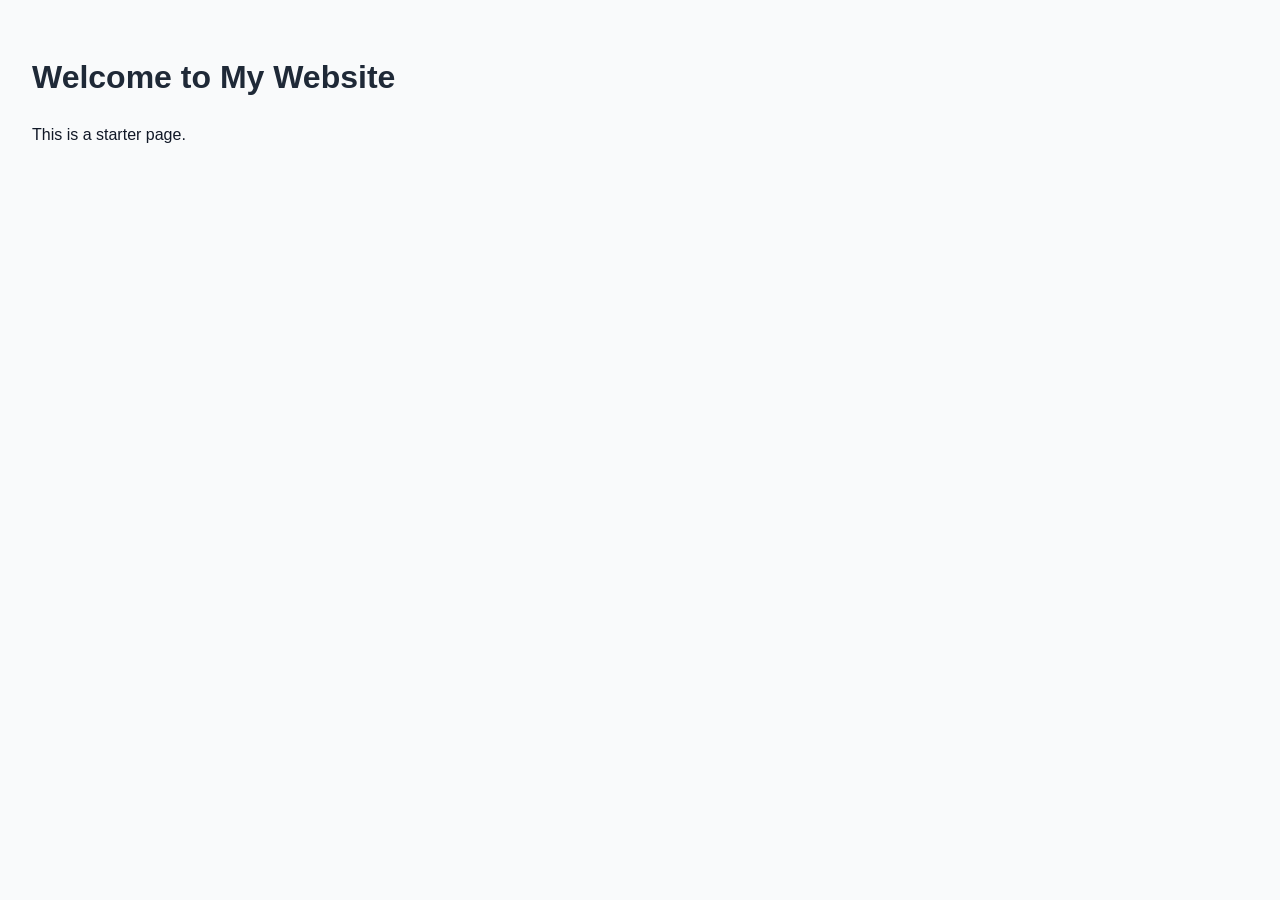
==== index.html @ 8efc5e5b "Add starter website files" ====
<!DOCTYPE html>
<html lang="en">
<head>
  <meta charset="UTF-8">
  <meta name="viewport" content="width=device-width, initial-scale=1.0">
  <title>My Website</title>
  <link rel="stylesheet" href="styles.css">
</head>
<body>
  <h1>Welcome to My Website</h1>
  <p>This is a starter page.</p>

  <script src="script.js"></script>
</body>
</html>
---- styles.css ----
/* Basic starter styles */
body {
  font-family: -apple-system, BlinkMacSystemFont, 'Segoe UI', Roboto, sans-serif;
  margin: 0;
  padding: 2rem;
  background-color: #f9fafb;
  color: #111827;
  line-height: 1.5;
}

h1 {
  color: #1f2937;
}
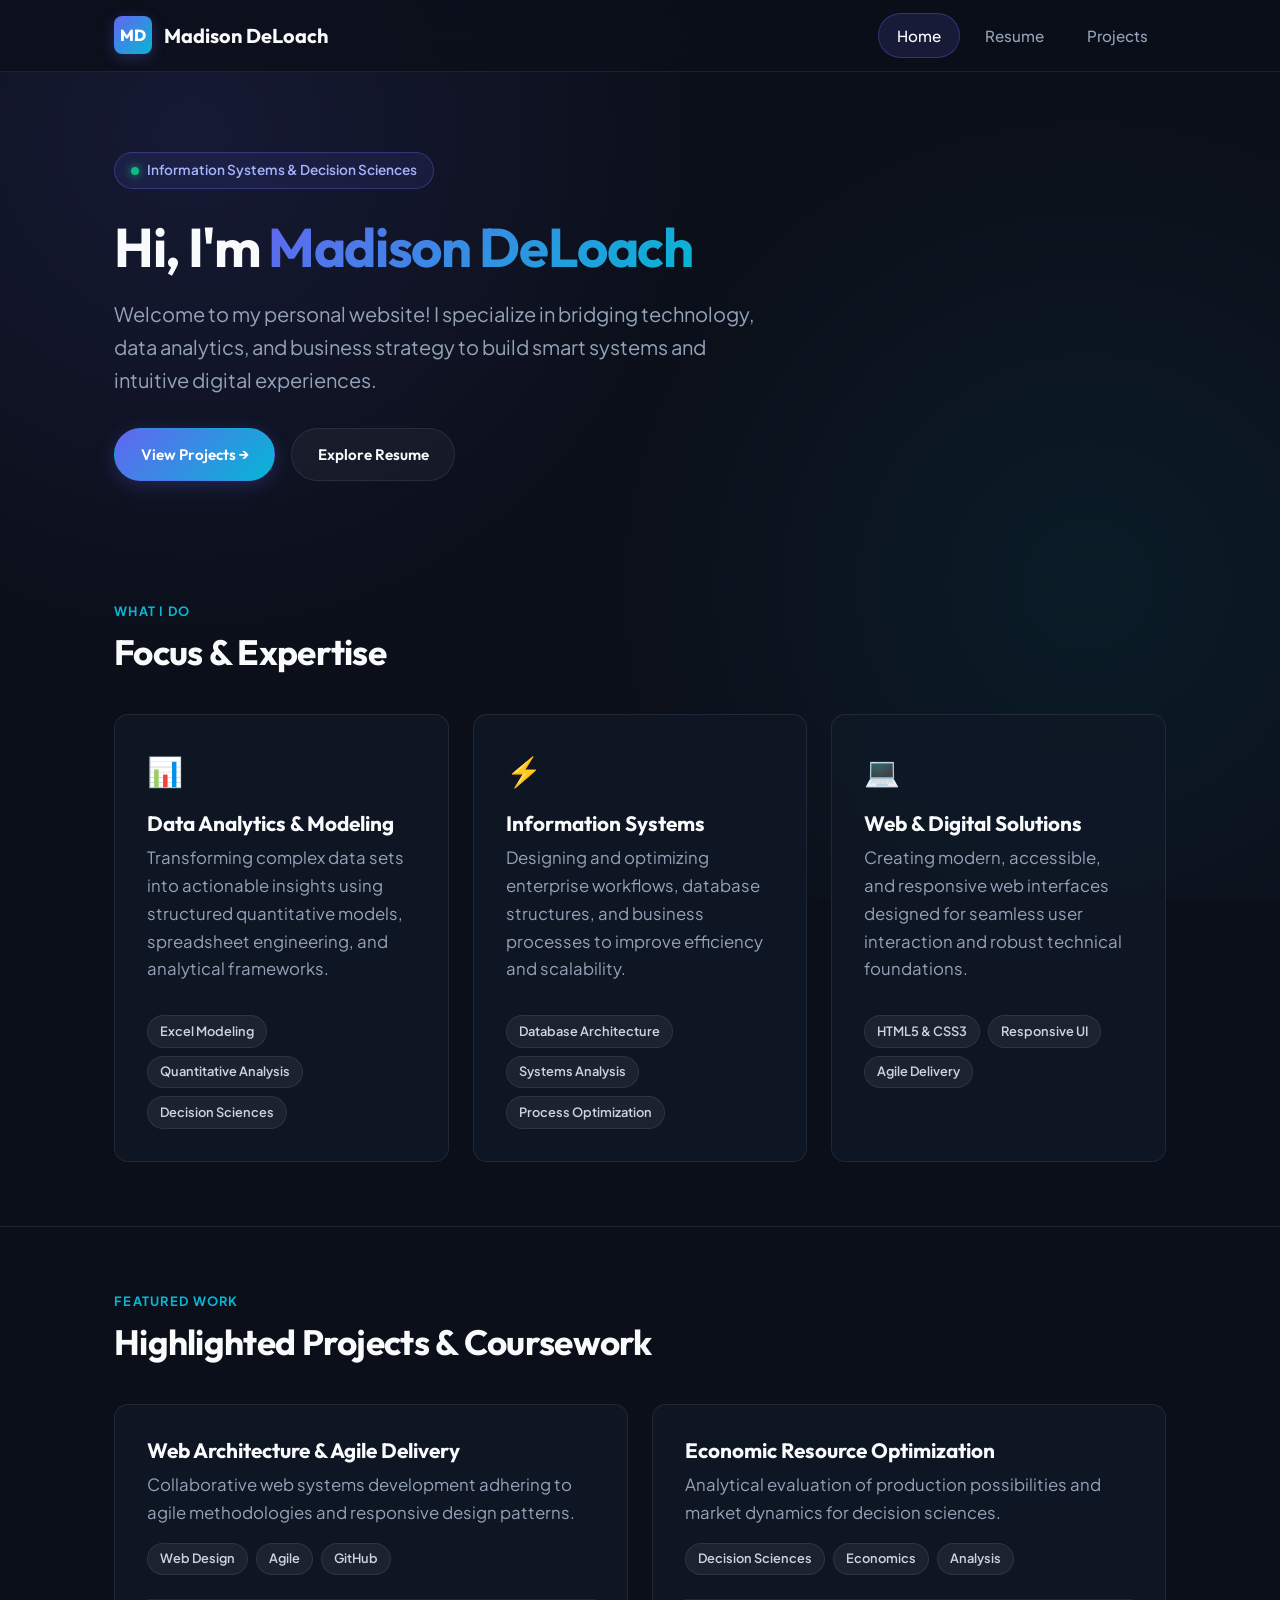
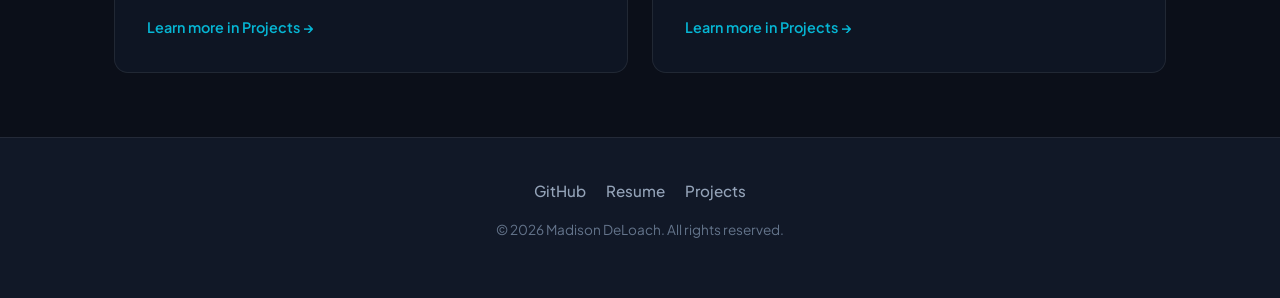
==== commit f3888e7c: "Initialize project with index.html, resume.html, project.html, and styles.css" ====
--- a/index.html
+++ b/index.html
@@ -3,13 +3,166 @@
 <head>
   <meta charset="UTF-8">
   <meta name="viewport" content="width=device-width, initial-scale=1.0">
-  <title>My Website</title>
+  <meta name="description" content="Personal portfolio and website of Madison DeLoach - Information Systems, Business Analytics, and Web Development.">
+  <meta name="author" content="Madison DeLoach">
+  <title>Madison DeLoach | Personal Website & Portfolio</title>
   <link rel="stylesheet" href="styles.css">
 </head>
 <body>
-  <h1>Welcome to My Website</h1>
-  <p>This is a starter page.</p>
 
-  <script src="script.js"></script>
+  <!-- Navigation Bar -->
+  <header class="site-header" id="main-header">
+    <nav class="nav-container" aria-label="Main Navigation">
+      <a href="index.html" class="brand-logo" id="brand-logo-link">
+        <span class="brand-badge">MD</span>
+        <span>Madison DeLoach</span>
+      </a>
+      <ul class="nav-menu" id="primary-nav-menu">
+        <li><a href="index.html" class="nav-link active" id="nav-home">Home</a></li>
+        <li><a href="resume.html" class="nav-link" id="nav-resume">Resume</a></li>
+        <li><a href="project.html" class="nav-link" id="nav-projects">Projects</a></li>
+      </ul>
+    </nav>
+  </header>
+
+  <!-- Main Content -->
+  <main id="main-content">
+
+    <!-- Hero Section -->
+    <section class="hero-section" id="hero">
+      <div class="container">
+        <div class="status-pill" id="status-badge">
+          <span class="status-dot"></span>
+          <span>Information Systems & Decision Sciences</span>
+        </div>
+        
+        <h1 id="hero-title">
+          Hi, I'm <span class="gradient-text">Madison DeLoach</span>
+        </h1>
+        
+        <p class="hero-subtitle" id="hero-description">
+          Welcome to my personal website! I specialize in bridging technology, data analytics, and business strategy to build smart systems and intuitive digital experiences.
+        </p>
+
+        <div class="btn-group" id="hero-actions">
+          <a href="project.html" class="btn btn-primary" id="hero-btn-projects">View Projects →</a>
+          <a href="resume.html" class="btn btn-secondary" id="hero-btn-resume">Explore Resume</a>
+        </div>
+      </div>
+    </section>
+
+    <!-- Core Pillars / About Section -->
+    <section id="about-pillars">
+      <div class="container">
+        <div class="section-header">
+          <span class="section-tag">What I Do</span>
+          <h2>Focus & Expertise</h2>
+        </div>
+
+        <div class="card-grid" id="pillars-grid">
+          <article class="card" id="pillar-analytics">
+            <span class="card-icon" aria-hidden="true">📊</span>
+            <h3>Data Analytics & Modeling</h3>
+            <p>
+              Transforming complex data sets into actionable insights using structured quantitative models, spreadsheet engineering, and analytical frameworks.
+            </p>
+            <div class="tag-list">
+              <span class="tag">Excel Modeling</span>
+              <span class="tag">Quantitative Analysis</span>
+              <span class="tag">Decision Sciences</span>
+            </div>
+          </article>
+
+          <article class="card" id="pillar-systems">
+            <span class="card-icon" aria-hidden="true">⚡</span>
+            <h3>Information Systems</h3>
+            <p>
+              Designing and optimizing enterprise workflows, database structures, and business processes to improve efficiency and scalability.
+            </p>
+            <div class="tag-list">
+              <span class="tag">Database Architecture</span>
+              <span class="tag">Systems Analysis</span>
+              <span class="tag">Process Optimization</span>
+            </div>
+          </article>
+
+          <article class="card" id="pillar-web">
+            <span class="card-icon" aria-hidden="true">💻</span>
+            <h3>Web & Digital Solutions</h3>
+            <p>
+              Creating modern, accessible, and responsive web interfaces designed for seamless user interaction and robust technical foundations.
+            </p>
+            <div class="tag-list">
+              <span class="tag">HTML5 & CSS3</span>
+              <span class="tag">Responsive UI</span>
+              <span class="tag">Agile Delivery</span>
+            </div>
+          </article>
+        </div>
+      </div>
+    </section>
+
+    <!-- Featured Spotlight Section -->
+    <section id="featured-spotlight" style="border-top: 1px solid var(--border-subtle);">
+      <div class="container">
+        <div class="section-header">
+          <span class="section-tag">Featured Work</span>
+          <h2>Highlighted Projects & Coursework</h2>
+        </div>
+
+        <div class="card-grid" id="spotlight-grid">
+          <article class="card project-card" id="spotlight-card-1">
+            <div class="project-body">
+              <h3>Web Architecture & Agile Delivery</h3>
+              <p>
+                Collaborative web systems development adhering to agile methodologies and responsive design patterns.
+              </p>
+              <div class="tag-list">
+                <span class="tag">Web Design</span>
+                <span class="tag">Agile</span>
+                <span class="tag">GitHub</span>
+              </div>
+            </div>
+            <div class="project-footer">
+              <a href="project.html" class="project-link" id="link-project-details">Learn more in Projects →</a>
+            </div>
+          </article>
+
+          <article class="card project-card" id="spotlight-card-2">
+            <div class="project-body">
+              <h3>Economic Resource Optimization</h3>
+              <p>
+                Analytical evaluation of production possibilities and market dynamics for decision sciences.
+              </p>
+              <div class="tag-list">
+                <span class="tag">Decision Sciences</span>
+                <span class="tag">Economics</span>
+                <span class="tag">Analysis</span>
+              </div>
+            </div>
+            <div class="project-footer">
+              <a href="project.html" class="project-link" id="link-project-economics">Learn more in Projects →</a>
+            </div>
+          </article>
+        </div>
+      </div>
+    </section>
+
+  </main>
+
+  <!-- Footer -->
+  <footer class="site-footer" id="main-footer">
+    <div class="container footer-content">
+      <div class="social-links" id="footer-social-links">
+        <a href="https://github.com/madisond142" target="_blank" rel="noopener noreferrer" class="social-link" id="link-github">GitHub</a>
+        <a href="resume.html" class="social-link" id="link-footer-resume">Resume</a>
+        <a href="project.html" class="social-link" id="link-footer-projects">Projects</a>
+      </div>
+      <p class="copyright" id="footer-copyright">
+        &copy; 2026 Madison DeLoach. All rights reserved.
+      </p>
+    </div>
+  </footer>
+
 </body>
 </html>
--- a/styles.css
+++ b/styles.css
@@ -1,13 +1,573 @@
-/* Basic starter styles */
+/* ==========================================================================
+   Design System & Stylesheet for Madison DeLoach Portfolio
+   ========================================================================== */
+
+@import url('https://fonts.googleapis.com/css2?family=Outfit:wght@400;500;600;700;800&family=Plus+Jakarta+Sans:wght@400;500;600;700&display=swap');
+
+:root {
+  /* Color Palette */
+  --bg-primary: #0b0f19;
+  --bg-secondary: #111827;
+  --bg-card: rgba(17, 24, 39, 0.75);
+  --bg-card-hover: rgba(31, 41, 55, 0.85);
+  --border-subtle: rgba(255, 255, 255, 0.08);
+  --border-highlight: rgba(99, 102, 241, 0.35);
+
+  --accent-primary: #6366f1;
+  --accent-secondary: #06b6d4;
+  --accent-gradient: linear-gradient(135deg, #6366f1 0%, #06b6d4 100%);
+  --accent-glow: rgba(99, 102, 241, 0.25);
+
+  --text-primary: #f8fafc;
+  --text-secondary: #94a3b8;
+  --text-muted: #64748b;
+
+  /* Typography */
+  --font-heading: 'Outfit', -apple-system, BlinkMacSystemFont, sans-serif;
+  --font-body: 'Plus Jakarta Sans', -apple-system, BlinkMacSystemFont, sans-serif;
+
+  /* Layout & Spacing */
+  --max-width: 1100px;
+  --nav-height: 72px;
+  --radius-sm: 8px;
+  --radius-md: 14px;
+  --radius-lg: 20px;
+  --radius-full: 9999px;
+
+  /* Transitions */
+  --transition-fast: 0.2s ease;
+  --transition-normal: 0.3s cubic-bezier(0.16, 1, 0.3, 1);
+}
+
+/* Reset & Box Sizing */
+*, *::before, *::after {
+  box-sizing: border-box;
+  margin: 0;
+  padding: 0;
+}
+
+html {
+  scroll-behavior: smooth;
+}
+
 body {
-  font-family: -apple-system, BlinkMacSystemFont, 'Segoe UI', Roboto, sans-serif;
-  margin: 0;
+  font-family: var(--font-body);
+  background-color: var(--bg-primary);
+  color: var(--text-primary);
+  line-height: 1.65;
+  min-height: 100vh;
+  display: flex;
+  flex-direction: column;
+  background-image: 
+    radial-gradient(circle at 15% 15%, rgba(99, 102, 241, 0.12) 0%, transparent 40%),
+    radial-gradient(circle at 85% 65%, rgba(6, 182, 212, 0.08) 0%, transparent 40%);
+  background-attachment: fixed;
+}
+
+/* Typography Hierarchy */
+h1, h2, h3, h4, h5, h6 {
+  font-family: var(--font-heading);
+  color: var(--text-primary);
+  line-height: 1.25;
+  font-weight: 700;
+}
+
+h1 {
+  font-size: clamp(2.2rem, 5vw, 3.4rem);
+  letter-spacing: -0.025em;
+  margin-bottom: 1rem;
+}
+
+h2 {
+  font-size: clamp(1.6rem, 3.5vw, 2.2rem);
+  letter-spacing: -0.02em;
+  margin-bottom: 1.25rem;
+}
+
+h3 {
+  font-size: 1.3rem;
+  margin-bottom: 0.5rem;
+}
+
+p {
+  color: var(--text-secondary);
+  font-size: 1.05rem;
+  margin-bottom: 1rem;
+}
+
+a {
+  color: var(--accent-secondary);
+  text-decoration: none;
+  transition: color var(--transition-fast);
+}
+
+a:hover {
+  color: var(--accent-primary);
+}
+
+/* Container */
+.container {
+  width: 100%;
+  max-width: var(--max-width);
+  margin: 0 auto;
+  padding: 0 1.5rem;
+}
+
+/* ==========================================================================
+   Navigation Bar
+   ========================================================================== */
+.site-header {
+  position: sticky;
+  top: 0;
+  z-index: 100;
+  backdrop-filter: blur(16px);
+  -webkit-backdrop-filter: blur(16px);
+  background: rgba(11, 15, 25, 0.75);
+  border-bottom: 1px solid var(--border-subtle);
+  height: var(--nav-height);
+  display: flex;
+  align-items: center;
+}
+
+.nav-container {
+  display: flex;
+  justify-content: space-between;
+  align-items: center;
+  width: 100%;
+  max-width: var(--max-width);
+  margin: 0 auto;
+  padding: 0 1.5rem;
+}
+
+.brand-logo {
+  display: flex;
+  align-items: center;
+  gap: 0.75rem;
+  font-family: var(--font-heading);
+  font-size: 1.25rem;
+  font-weight: 700;
+  color: var(--text-primary);
+  text-decoration: none;
+}
+
+.brand-badge {
+  display: inline-flex;
+  align-items: center;
+  justify-content: center;
+  width: 38px;
+  height: 38px;
+  background: var(--accent-gradient);
+  color: #ffffff;
+  font-weight: 800;
+  font-size: 1rem;
+  border-radius: var(--radius-sm);
+  box-shadow: 0 4px 14px var(--accent-glow);
+}
+
+.nav-menu {
+  display: flex;
+  list-style: none;
+  gap: 0.5rem;
+  align-items: center;
+}
+
+.nav-link {
+  display: inline-block;
+  padding: 0.55rem 1.1rem;
+  color: var(--text-secondary);
+  font-weight: 500;
+  font-size: 0.95rem;
+  border-radius: var(--radius-full);
+  transition: all var(--transition-fast);
+}
+
+.nav-link:hover {
+  color: var(--text-primary);
+  background: rgba(255, 255, 255, 0.05);
+}
+
+.nav-link.active {
+  color: #ffffff;
+  background: rgba(99, 102, 241, 0.15);
+  border: 1px solid var(--border-highlight);
+}
+
+/* ==========================================================================
+   Hero Section
+   ========================================================================== */
+.hero-section {
+  padding: 5rem 0 3.5rem;
+  position: relative;
+}
+
+.status-pill {
+  display: inline-flex;
+  align-items: center;
+  gap: 0.5rem;
+  padding: 0.4rem 1rem;
+  background: rgba(99, 102, 241, 0.1);
+  border: 1px solid var(--border-highlight);
+  border-radius: var(--radius-full);
+  font-size: 0.85rem;
+  font-weight: 600;
+  color: #a5b4fc;
+  margin-bottom: 1.5rem;
+}
+
+.status-dot {
+  width: 8px;
+  height: 8px;
+  background-color: #10b981;
+  border-radius: 50%;
+  box-shadow: 0 0 10px #10b981;
+  animation: pulse 2s infinite;
+}
+
+@keyframes pulse {
+  0% { transform: scale(0.95); opacity: 0.8; }
+  50% { transform: scale(1.15); opacity: 1; }
+  100% { transform: scale(0.95); opacity: 0.8; }
+}
+
+.gradient-text {
+  background: var(--accent-gradient);
+  -webkit-background-clip: text;
+  -webkit-text-fill-color: transparent;
+}
+
+.hero-subtitle {
+  font-size: 1.25rem;
+  max-width: 650px;
+  color: var(--text-secondary);
+  margin-bottom: 2rem;
+}
+
+/* Buttons */
+.btn-group {
+  display: flex;
+  gap: 1rem;
+  flex-wrap: wrap;
+  align-items: center;
+}
+
+.btn {
+  display: inline-flex;
+  align-items: center;
+  justify-content: center;
+  gap: 0.5rem;
+  padding: 0.8rem 1.6rem;
+  border-radius: var(--radius-full);
+  font-family: var(--font-heading);
+  font-size: 0.95rem;
+  font-weight: 600;
+  cursor: pointer;
+  transition: all var(--transition-normal);
+  text-decoration: none;
+}
+
+.btn-primary {
+  background: var(--accent-gradient);
+  color: #ffffff;
+  box-shadow: 0 4px 18px var(--accent-glow);
+  border: 1px solid transparent;
+}
+
+.btn-primary:hover {
+  color: #ffffff;
+  transform: translateY(-2px);
+  box-shadow: 0 8px 24px var(--accent-glow);
+}
+
+.btn-secondary {
+  background: rgba(255, 255, 255, 0.04);
+  color: var(--text-primary);
+  border: 1px solid var(--border-subtle);
+}
+
+.btn-secondary:hover {
+  background: rgba(255, 255, 255, 0.08);
+  border-color: rgba(255, 255, 255, 0.2);
+  color: #ffffff;
+  transform: translateY(-2px);
+}
+
+/* ==========================================================================
+   Section Layouts & Cards
+   ========================================================================== */
+section {
+  padding: 4rem 0;
+}
+
+.section-header {
+  margin-bottom: 2.5rem;
+}
+
+.section-tag {
+  text-transform: uppercase;
+  font-size: 0.8rem;
+  font-weight: 700;
+  letter-spacing: 0.1em;
+  color: var(--accent-secondary);
+  display: block;
+  margin-bottom: 0.5rem;
+}
+
+.card-grid {
+  display: grid;
+  grid-template-columns: repeat(auto-fit, minmax(300px, 1fr));
+  gap: 1.5rem;
+}
+
+.card {
+  background: var(--bg-card);
+  border: 1px solid var(--border-subtle);
+  border-radius: var(--radius-md);
   padding: 2rem;
-  background-color: #f9fafb;
-  color: #111827;
-  line-height: 1.5;
-}
-
-h1 {
-  color: #1f2937;
-}
+  backdrop-filter: blur(12px);
+  -webkit-backdrop-filter: blur(12px);
+  transition: all var(--transition-normal);
+  display: flex;
+  flex-direction: column;
+}
+
+.card:hover {
+  background: var(--bg-card-hover);
+  border-color: var(--border-highlight);
+  transform: translateY(-4px);
+  box-shadow: 0 16px 32px rgba(0, 0, 0, 0.35);
+}
+
+.card-icon {
+  font-size: 1.8rem;
+  margin-bottom: 1rem;
+  display: inline-block;
+}
+
+/* Tags & Badges */
+.tag-list {
+  display: flex;
+  flex-wrap: wrap;
+  gap: 0.5rem;
+  margin-top: 1rem;
+}
+
+.tag {
+  font-size: 0.8rem;
+  font-weight: 600;
+  padding: 0.3rem 0.75rem;
+  background: rgba(255, 255, 255, 0.06);
+  border: 1px solid var(--border-subtle);
+  border-radius: var(--radius-full);
+  color: #cbd5e1;
+}
+
+/* ==========================================================================
+   Resume Page Specifics
+   ========================================================================== */
+.resume-section {
+  margin-bottom: 3.5rem;
+}
+
+.timeline {
+  display: flex;
+  flex-direction: column;
+  gap: 1.5rem;
+  position: relative;
+  border-left: 2px solid var(--border-subtle);
+  padding-left: 1.75rem;
+  margin-left: 0.5rem;
+}
+
+.timeline-item {
+  position: relative;
+}
+
+.timeline-item::before {
+  content: '';
+  position: absolute;
+  left: -2.35rem;
+  top: 0.35rem;
+  width: 12px;
+  height: 12px;
+  border-radius: 50%;
+  background: var(--accent-primary);
+  box-shadow: 0 0 10px var(--accent-primary);
+}
+
+.timeline-header {
+  display: flex;
+  justify-content: space-between;
+  align-items: baseline;
+  flex-wrap: wrap;
+  gap: 0.5rem;
+  margin-bottom: 0.35rem;
+}
+
+.timeline-role {
+  font-size: 1.15rem;
+  font-weight: 700;
+  color: var(--text-primary);
+}
+
+.timeline-meta {
+  font-size: 0.9rem;
+  color: var(--accent-secondary);
+  font-weight: 500;
+}
+
+.timeline-institution {
+  color: #cbd5e1;
+  font-weight: 600;
+  margin-bottom: 0.5rem;
+}
+
+.timeline-bullets {
+  list-style-type: none;
+  padding: 0;
+  margin-top: 0.5rem;
+}
+
+.timeline-bullets li {
+  position: relative;
+  padding-left: 1.25rem;
+  margin-bottom: 0.4rem;
+  color: var(--text-secondary);
+  font-size: 0.95rem;
+}
+
+.timeline-bullets li::before {
+  content: '▸';
+  position: absolute;
+  left: 0;
+  color: var(--accent-secondary);
+}
+
+/* Skills Category Grid */
+.skills-grid {
+  display: grid;
+  grid-template-columns: repeat(auto-fit, minmax(260px, 1fr));
+  gap: 1.5rem;
+}
+
+.skills-category {
+  background: var(--bg-card);
+  border: 1px solid var(--border-subtle);
+  border-radius: var(--radius-md);
+  padding: 1.75rem;
+}
+
+.skills-category h3 {
+  color: #e2e8f0;
+  margin-bottom: 1rem;
+  display: flex;
+  align-items: center;
+  gap: 0.5rem;
+}
+
+/* ==========================================================================
+   Project Page Specifics
+   ========================================================================== */
+.project-card {
+  display: flex;
+  flex-direction: column;
+  justify-content: space-between;
+}
+
+.project-body {
+  flex-grow: 1;
+}
+
+.project-footer {
+  margin-top: 1.5rem;
+  padding-top: 1rem;
+  border-top: 1px solid var(--border-subtle);
+  display: flex;
+  justify-content: space-between;
+  align-items: center;
+}
+
+.project-link {
+  font-size: 0.9rem;
+  font-weight: 600;
+  display: inline-flex;
+  align-items: center;
+  gap: 0.35rem;
+  color: var(--accent-secondary);
+}
+
+.project-link:hover {
+  color: #ffffff;
+  text-decoration: underline;
+}
+
+/* ==========================================================================
+   Footer
+   ========================================================================== */
+.site-footer {
+  margin-top: auto;
+  border-top: 1px solid var(--border-subtle);
+  background: var(--bg-secondary);
+  padding: 2.5rem 0;
+  text-align: center;
+}
+
+.footer-content {
+  display: flex;
+  flex-direction: column;
+  align-items: center;
+  gap: 1rem;
+}
+
+.social-links {
+  display: flex;
+  gap: 1.25rem;
+}
+
+.social-link {
+  color: var(--text-secondary);
+  font-weight: 500;
+  font-size: 0.95rem;
+  transition: color var(--transition-fast);
+}
+
+.social-link:hover {
+  color: var(--accent-secondary);
+}
+
+.copyright {
+  font-size: 0.85rem;
+  color: var(--text-muted);
+}
+
+/* ==========================================================================
+   Responsive Breakpoints
+   ========================================================================== */
+@media (max-width: 768px) {
+  .site-header {
+    height: auto;
+    padding: 1rem 0;
+  }
+
+  .nav-container {
+    flex-direction: column;
+    gap: 1rem;
+  }
+
+  .nav-menu {
+    flex-wrap: wrap;
+    justify-content: center;
+  }
+
+  .hero-section {
+    padding: 3.5rem 0 2rem;
+  }
+
+  .btn-group {
+    flex-direction: column;
+    align-items: stretch;
+  }
+
+  .timeline {
+    padding-left: 1.25rem;
+  }
+}
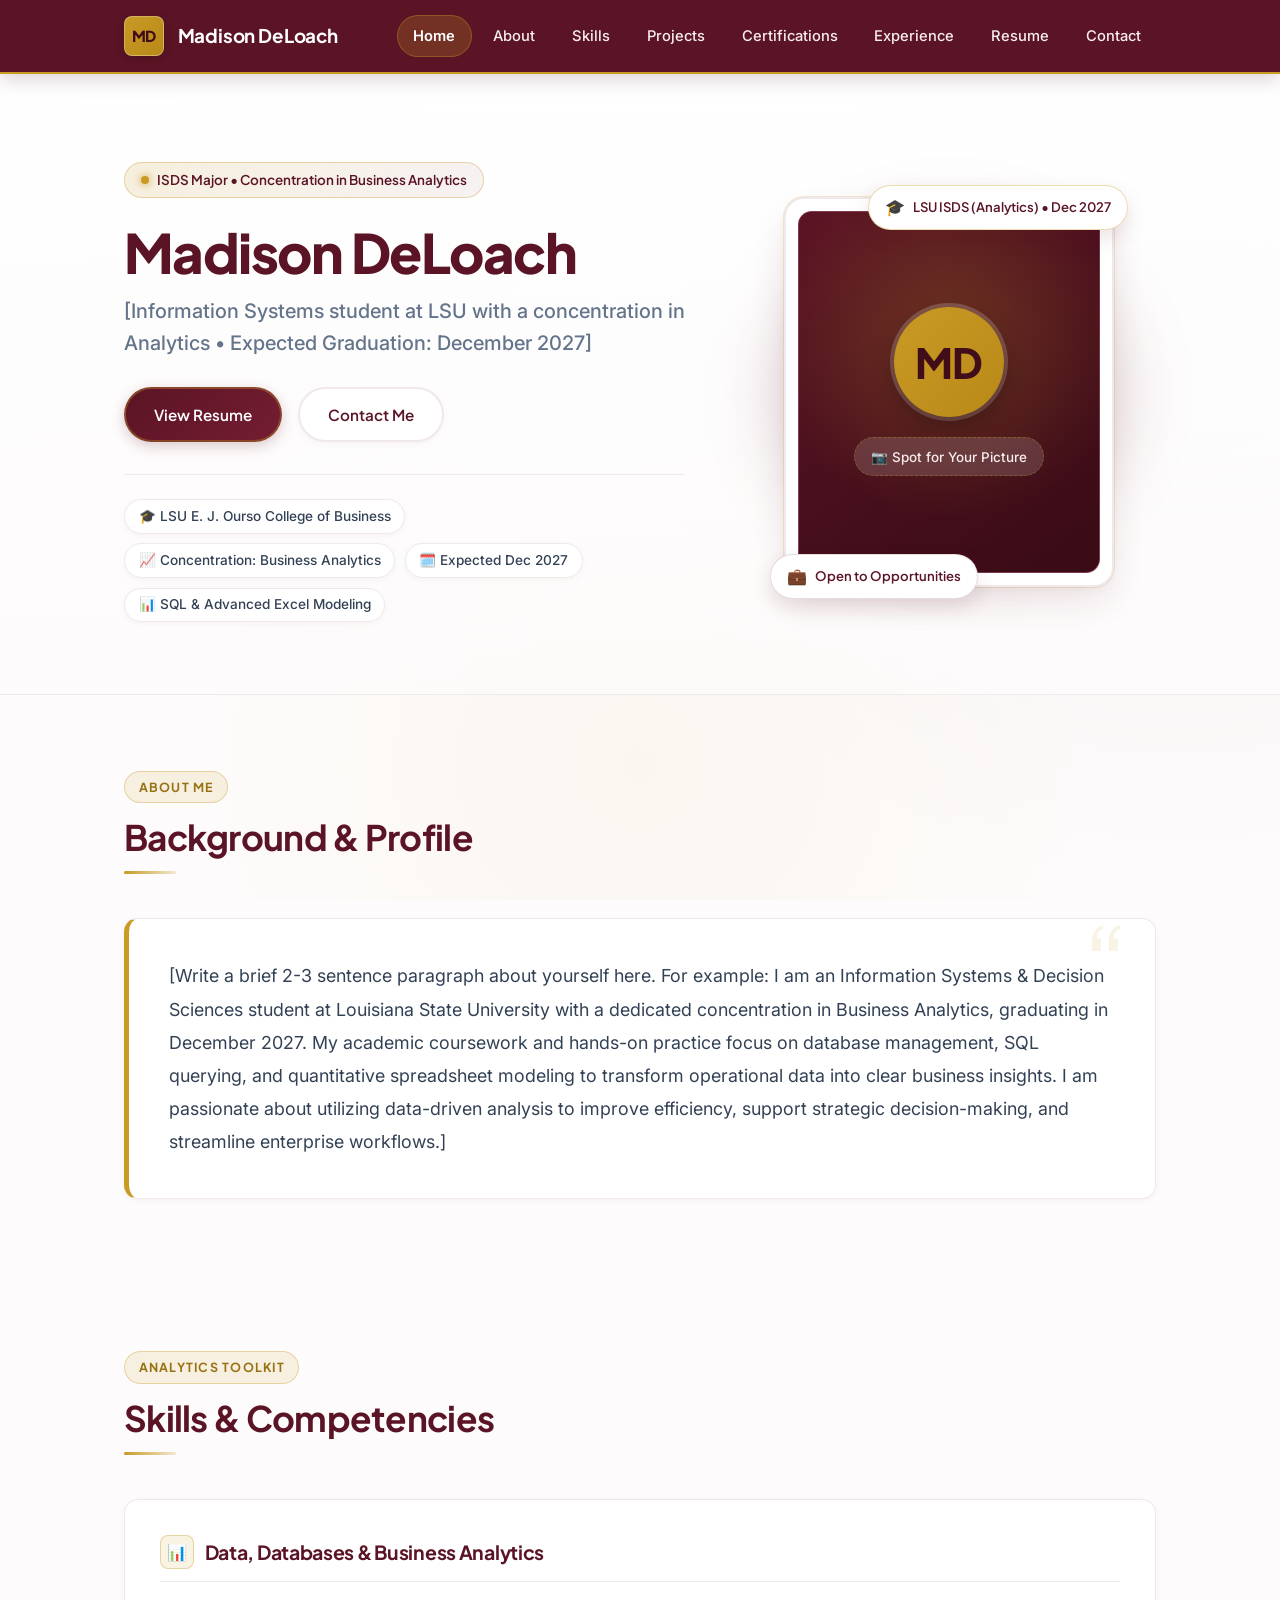
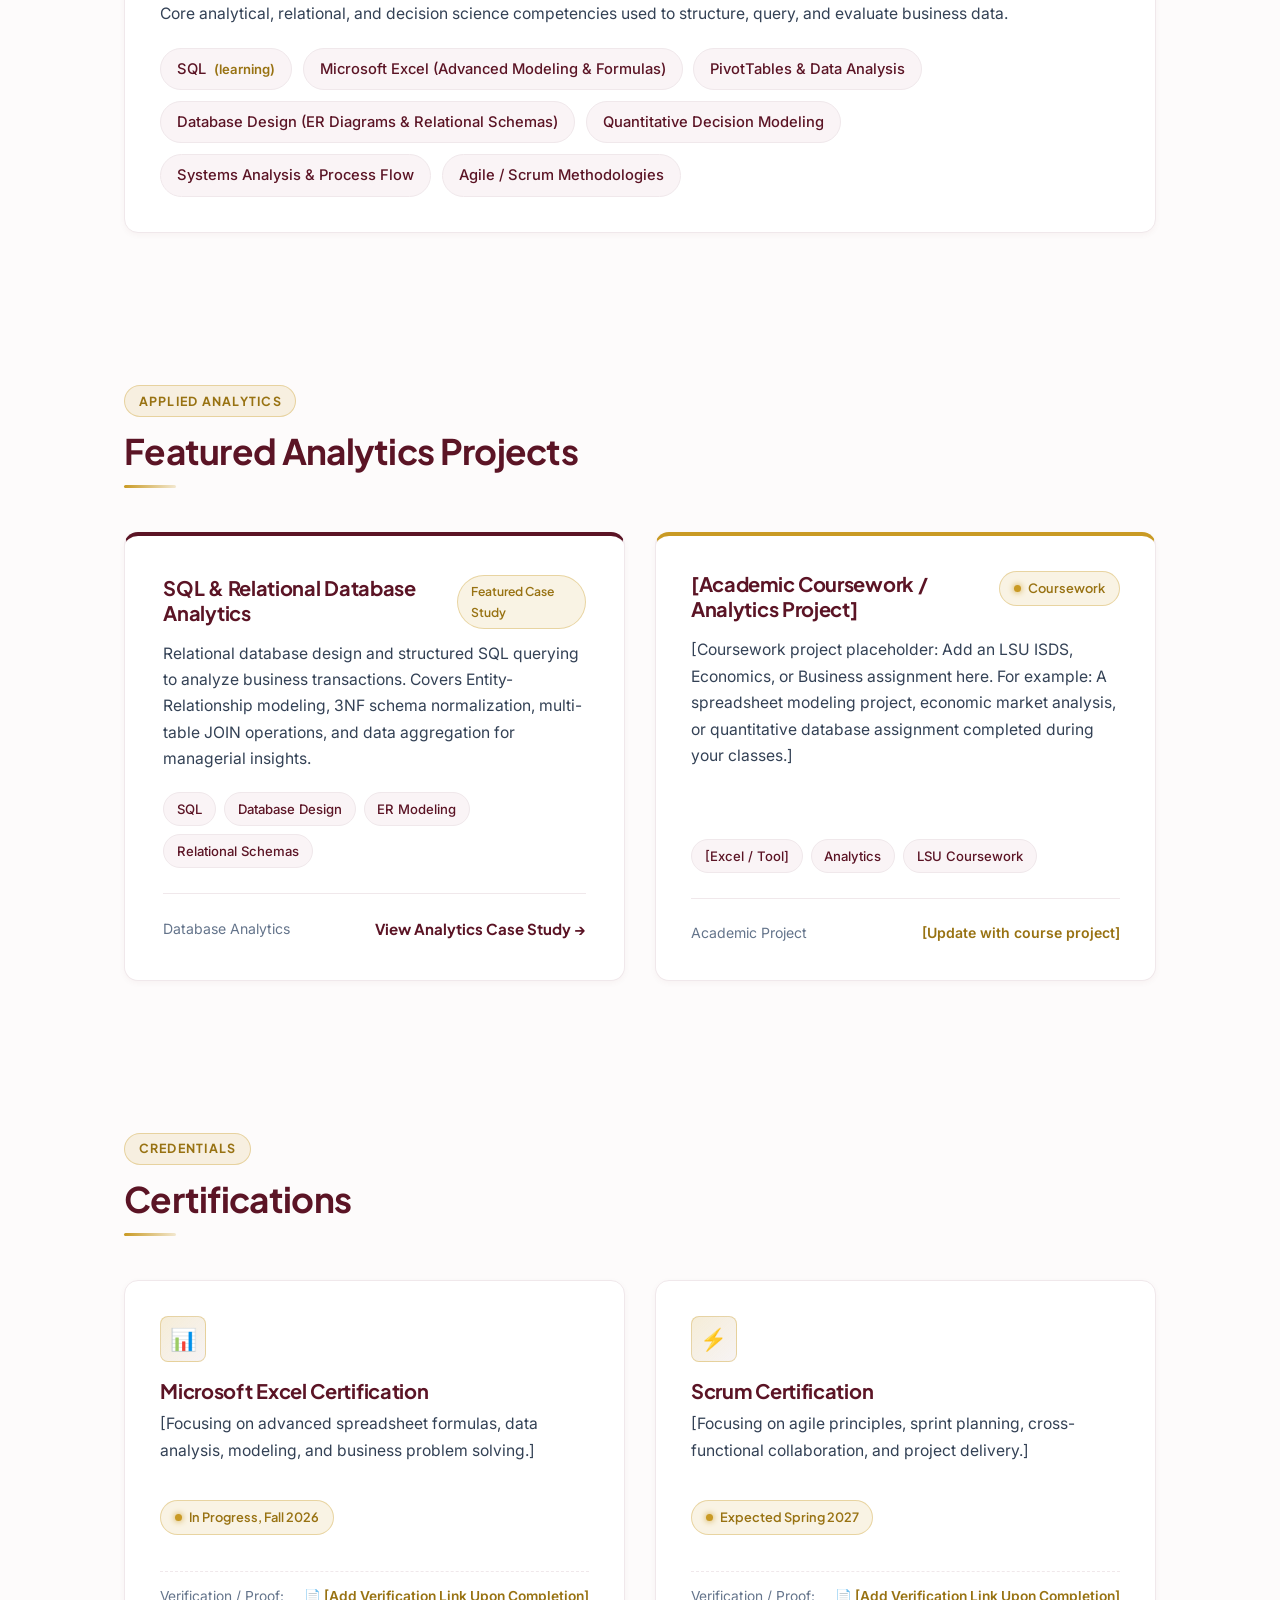
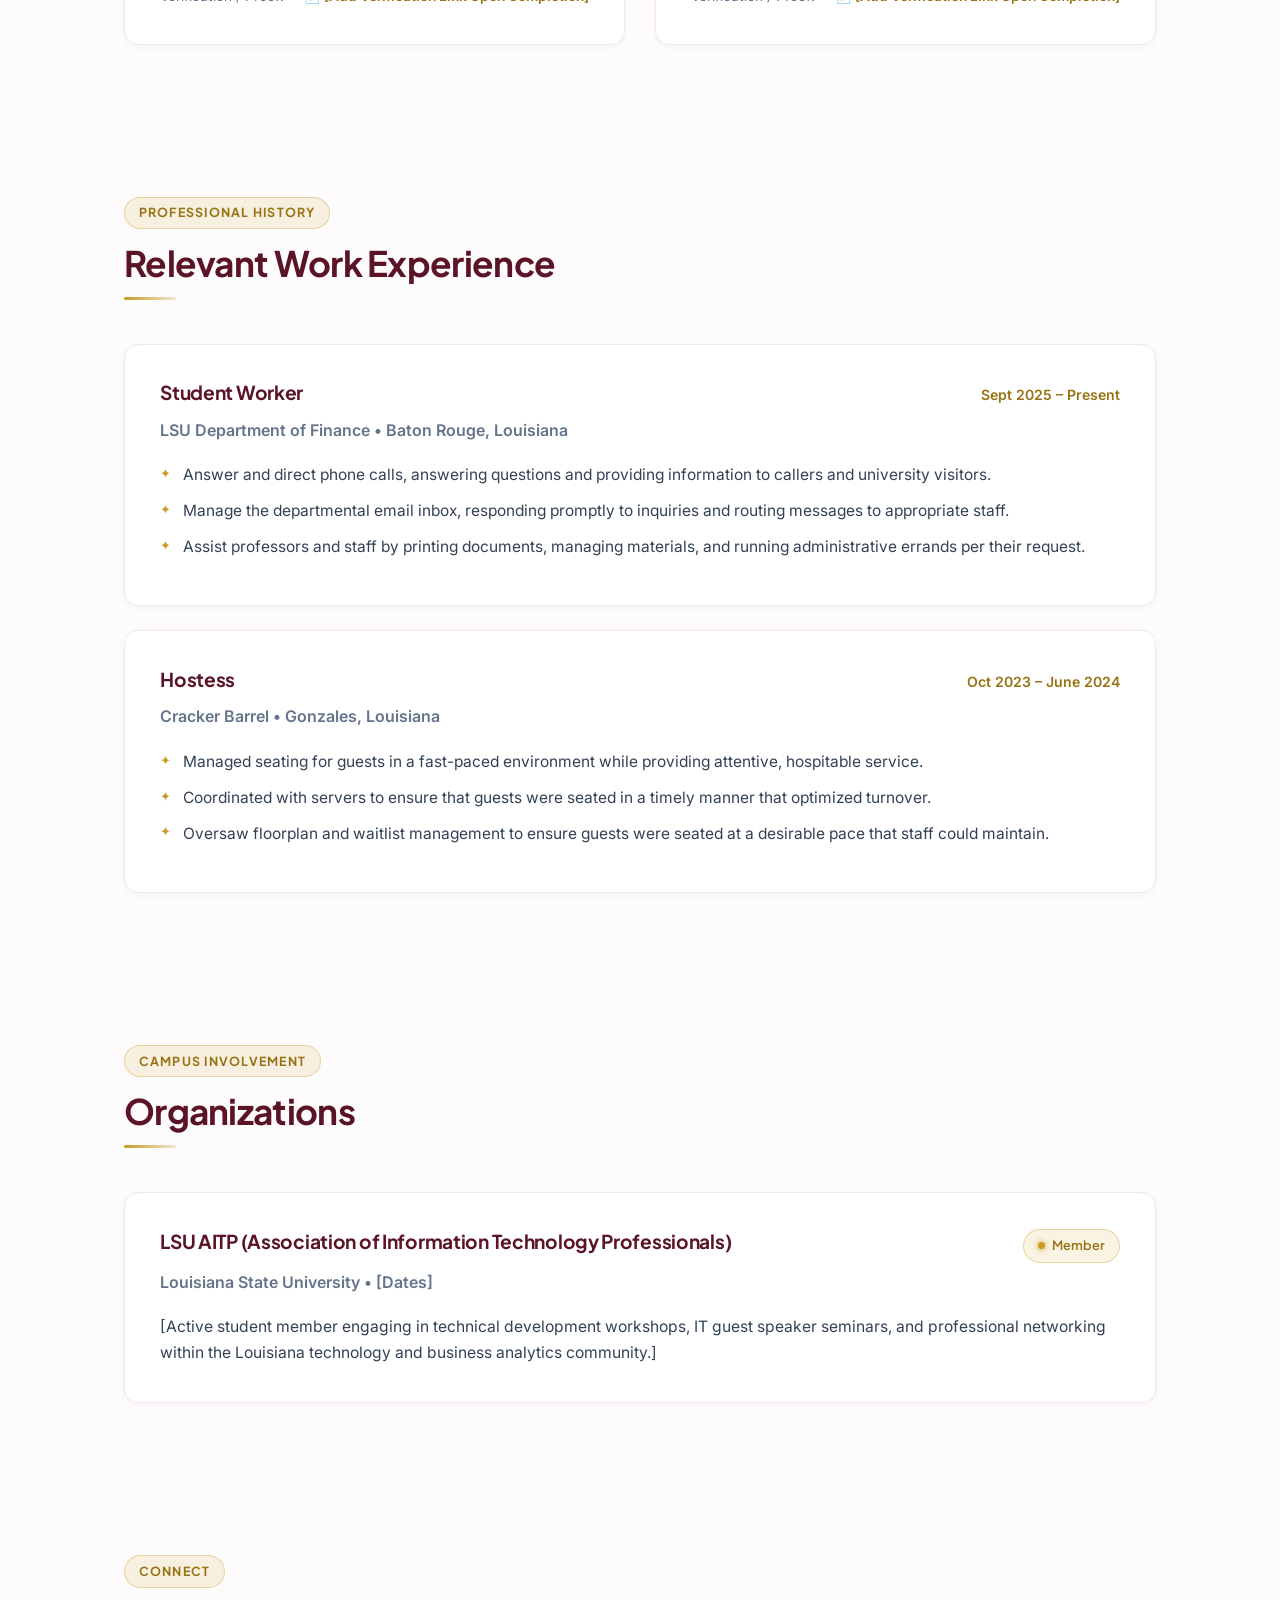
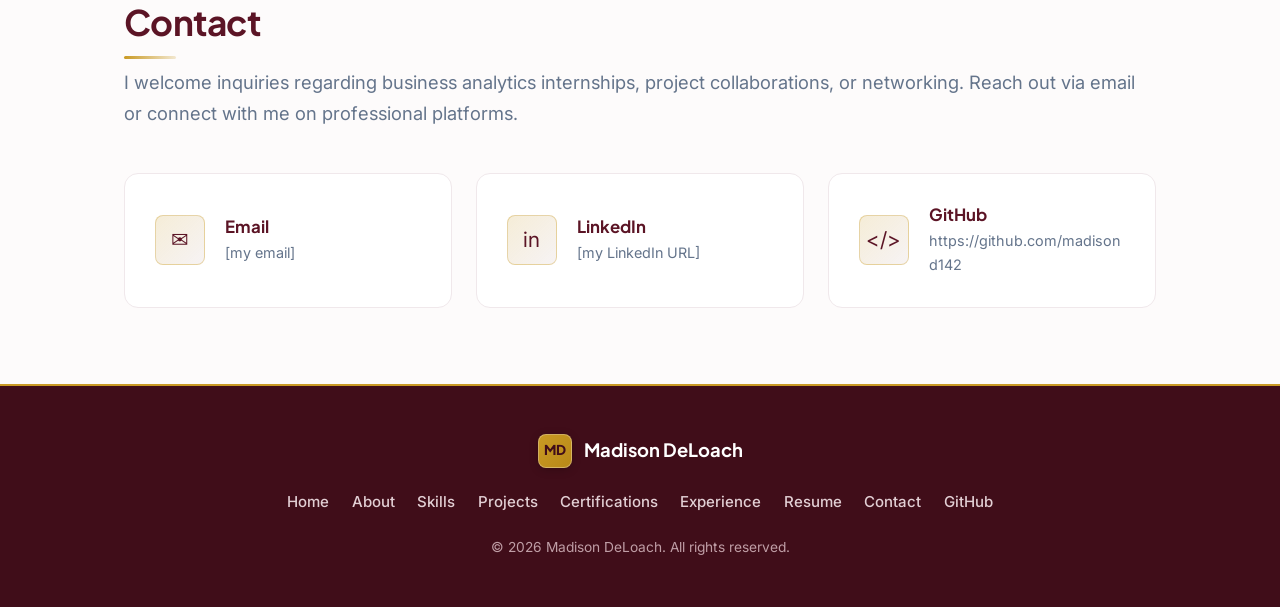
==== commit dede5ad7: "Redesign portfolio: Cabernet Burgundy & Gold theme, analytics focus, updated resume" ====
--- a/index.html
+++ b/index.html
@@ -3,166 +3,428 @@
 <head>
   <meta charset="UTF-8">
   <meta name="viewport" content="width=device-width, initial-scale=1.0">
-  <meta name="description" content="Personal portfolio and website of Madison DeLoach - Information Systems, Business Analytics, and Web Development.">
+  <meta name="description" content="Personal portfolio of Madison DeLoach - Information Systems student at LSU with a concentration in Business Analytics. Expected graduation December 2027.">
   <meta name="author" content="Madison DeLoach">
-  <title>Madison DeLoach | Personal Website & Portfolio</title>
+  <title>Madison DeLoach | Business Analytics & Information Systems</title>
   <link rel="stylesheet" href="styles.css">
 </head>
 <body>
 
-  <!-- Navigation Bar -->
+  <!-- EDIT HERE: Navigation -->
   <header class="site-header" id="main-header">
     <nav class="nav-container" aria-label="Main Navigation">
       <a href="index.html" class="brand-logo" id="brand-logo-link">
         <span class="brand-badge">MD</span>
-        <span>Madison DeLoach</span>
+        <span class="brand-name">Madison DeLoach</span>
       </a>
+
+      <!-- Mobile Hamburger Button -->
+      <button class="mobile-nav-toggle" id="mobile-nav-toggle" aria-label="Toggle navigation menu" aria-expanded="false" aria-controls="primary-nav-menu">
+        <span class="hamburger-box">
+          <span class="hamburger-bar"></span>
+          <span class="hamburger-bar"></span>
+          <span class="hamburger-bar"></span>
+        </span>
+      </button>
+
+      <!-- Navigation Links -->
       <ul class="nav-menu" id="primary-nav-menu">
-        <li><a href="index.html" class="nav-link active" id="nav-home">Home</a></li>
-        <li><a href="resume.html" class="nav-link" id="nav-resume">Resume</a></li>
-        <li><a href="project.html" class="nav-link" id="nav-projects">Projects</a></li>
+        <li><a href="index.html" class="nav-link active">Home</a></li>
+        <li><a href="#about" class="nav-link">About</a></li>
+        <li><a href="#skills" class="nav-link">Skills</a></li>
+        <li><a href="#projects" class="nav-link">Projects</a></li>
+        <li><a href="#certifications" class="nav-link">Certifications</a></li>
+        <li><a href="#experience" class="nav-link">Experience</a></li>
+        <li><a href="resume.html" class="nav-link">Resume</a></li>
+        <li><a href="#contact" class="nav-link">Contact</a></li>
       </ul>
     </nav>
   </header>
 
-  <!-- Main Content -->
   <main id="main-content">
 
-    <!-- Hero Section -->
+    <!-- EDIT HERE: Section 1 - Hero -->
     <section class="hero-section" id="hero">
-      <div class="container">
-        <div class="status-pill" id="status-badge">
-          <span class="status-dot"></span>
-          <span>Information Systems & Decision Sciences</span>
-        </div>
+      <div class="container hero-grid">
         
-        <h1 id="hero-title">
-          Hi, I'm <span class="gradient-text">Madison DeLoach</span>
-        </h1>
+        <!-- Left Column: Bio & Intro -->
+        <div class="hero-text">
+          <div class="hero-pill-badge">
+            <span class="hero-pill-dot"></span>
+            <span>ISDS Major &bull; Concentration in Business Analytics</span>
+          </div>
+
+          <h1 class="hero-title">Madison DeLoach</h1>
+          <p class="hero-intro">
+            [Information Systems student at LSU with a concentration in Analytics &bull; Expected Graduation: December 2027]
+          </p>
+
+          <div class="btn-group">
+            <a href="resume.html" class="btn btn-primary" id="btn-hero-resume">View Resume</a>
+            <a href="#contact" class="btn btn-secondary" id="btn-hero-contact">Contact Me</a>
+          </div>
+
+          <!-- Quick Highlight Chips -->
+          <div class="hero-highlights">
+            <span class="highlight-chip">🎓 LSU E. J. Ourso College of Business</span>
+            <span class="highlight-chip">📈 Concentration: Business Analytics</span>
+            <span class="highlight-chip">🗓️ Expected Dec 2027</span>
+            <span class="highlight-chip">📊 SQL & Advanced Excel Modeling</span>
+          </div>
+        </div>
+
+        <!-- Right Column: Dedicated Photo Showcase Spot -->
+        <div class="hero-photo-showcase">
+          <div class="photo-glow-bg" aria-hidden="true"></div>
+
+          <div class="photo-frame">
+            <!-- EDIT HERE: Photo Spot
+                 =========================================================
+                 To put your real photo here:
+                 1. Save your photo file in this project folder (e.g., "madison.jpg")
+                 2. Replace the entire <div class="photo-placeholder-box"> below with:
+                    <img src="madison.jpg" alt="Madison DeLoach" class="portrait-photo">
+                 ========================================================= -->
+            <div class="photo-inner">
+              <div class="photo-placeholder-box">
+                <div class="photo-avatar-initials">MD</div>
+                <div class="photo-upload-hint">
+                  <span>📷 Spot for Your Picture</span>
+                </div>
+              </div>
+            </div>
+
+            <!-- Floating Accent Badges -->
+            <div class="floating-badge badge-top">
+              <span class="badge-icon">🎓</span>
+              <span>LSU ISDS (Analytics) &bull; Dec 2027</span>
+            </div>
+
+            <div class="floating-badge badge-bottom">
+              <span class="badge-icon">💼</span>
+              <span>Open to Opportunities</span>
+            </div>
+          </div>
+        </div>
+
+      </div>
+    </section>
+
+    <!-- EDIT HERE: Section 2 - About Me -->
+    <section class="about-section" id="about">
+      <div class="container">
+        <div class="section-header">
+          <span class="section-tag">About Me</span>
+          <h2>Background & Profile</h2>
+          <div class="section-underline"></div>
+        </div>
+        <div class="about-card">
+          <p>
+            [Write a brief 2-3 sentence paragraph about yourself here. For example: I am an Information Systems & Decision Sciences student at Louisiana State University with a dedicated concentration in Business Analytics, graduating in December 2027. My academic coursework and hands-on practice focus on database management, SQL querying, and quantitative spreadsheet modeling to transform operational data into clear business insights. I am passionate about utilizing data-driven analysis to improve efficiency, support strategic decision-making, and streamline enterprise workflows.]
+          </p>
+        </div>
+      </div>
+    </section>
+
+    <!-- EDIT HERE: Section 3 - Skills (Focused on Analytics & Data) -->
+    <section class="skills-section" id="skills">
+      <div class="container">
+        <div class="section-header">
+          <span class="section-tag">Analytics Toolkit</span>
+          <h2>Skills & Competencies</h2>
+          <div class="section-underline"></div>
+        </div>
         
-        <p class="hero-subtitle" id="hero-description">
-          Welcome to my personal website! I specialize in bridging technology, data analytics, and business strategy to build smart systems and intuitive digital experiences.
-        </p>
-
-        <div class="btn-group" id="hero-actions">
-          <a href="project.html" class="btn btn-primary" id="hero-btn-projects">View Projects →</a>
-          <a href="resume.html" class="btn btn-secondary" id="hero-btn-resume">Explore Resume</a>
-        </div>
-      </div>
-    </section>
-
-    <!-- Core Pillars / About Section -->
-    <section id="about-pillars">
-      <div class="container">
-        <div class="section-header">
-          <span class="section-tag">What I Do</span>
-          <h2>Focus & Expertise</h2>
-        </div>
-
-        <div class="card-grid" id="pillars-grid">
-          <article class="card" id="pillar-analytics">
-            <span class="card-icon" aria-hidden="true">📊</span>
-            <h3>Data Analytics & Modeling</h3>
-            <p>
-              Transforming complex data sets into actionable insights using structured quantitative models, spreadsheet engineering, and analytical frameworks.
+        <div class="card">
+          <h3 class="skill-group-title">
+            <span class="skill-category-icon" aria-hidden="true">📊</span>
+            <span>Data, Databases & Business Analytics</span>
+          </h3>
+          <p class="card-description">
+            Core analytical, relational, and decision science competencies used to structure, query, and evaluate business data.
+          </p>
+          <div class="skill-pills">
+            <span class="skill-pill">SQL <span class="skill-learning">(learning)</span></span>
+            <span class="skill-pill">Microsoft Excel (Advanced Modeling & Formulas)</span>
+            <span class="skill-pill">PivotTables & Data Analysis</span>
+            <span class="skill-pill">Database Design (ER Diagrams & Relational Schemas)</span>
+            <span class="skill-pill">Quantitative Decision Modeling</span>
+            <span class="skill-pill">Systems Analysis & Process Flow</span>
+            <span class="skill-pill">Agile / Scrum Methodologies</span>
+          </div>
+        </div>
+      </div>
+    </section>
+
+    <!-- EDIT HERE: Section 4 - Featured Projects (Focused on Analytics) -->
+    <section class="featured-project-section" id="projects">
+      <div class="container">
+        <div class="section-header">
+          <span class="section-tag">Applied Analytics</span>
+          <h2>Featured Analytics Projects</h2>
+          <div class="section-underline"></div>
+        </div>
+
+        <div class="card-grid">
+          <!-- Project 1: SQL & Relational Database Analytics -->
+          <article class="featured-project-card">
+            <div style="display: flex; justify-content: space-between; align-items: flex-start; gap: 0.5rem; margin-bottom: 0.5rem;">
+              <h3 class="card-title">SQL & Relational Database Analytics</h3>
+              <span class="status-badge" style="font-size: 0.76rem;">Featured Case Study</span>
+            </div>
+            <p class="card-description">
+              Relational database design and structured SQL querying to analyze business transactions. Covers Entity-Relationship modeling, 3NF schema normalization, multi-table JOIN operations, and data aggregation for managerial insights.
             </p>
             <div class="tag-list">
-              <span class="tag">Excel Modeling</span>
-              <span class="tag">Quantitative Analysis</span>
-              <span class="tag">Decision Sciences</span>
-            </div>
-          </article>
-
-          <article class="card" id="pillar-systems">
-            <span class="card-icon" aria-hidden="true">⚡</span>
-            <h3>Information Systems</h3>
-            <p>
-              Designing and optimizing enterprise workflows, database structures, and business processes to improve efficiency and scalability.
+              <span class="tag">SQL</span>
+              <span class="tag">Database Design</span>
+              <span class="tag">ER Modeling</span>
+              <span class="tag">Relational Schemas</span>
+            </div>
+            <div class="project-meta-bar">
+              <span style="font-size: 0.88rem; color: var(--text-muted);">Database Analytics</span>
+              <a href="project.html" class="project-link-btn" id="link-featured-case-study">
+                View Analytics Case Study &rarr;
+              </a>
+            </div>
+          </article>
+
+          <!-- Project 2: Academic Coursework Project Placeholder -->
+          <article class="card" style="border-top: 4px solid var(--gold);">
+            <div style="display: flex; justify-content: space-between; align-items: flex-start; gap: 0.5rem; margin-bottom: 0.5rem;">
+              <h3 class="card-title">[Academic Coursework / Analytics Project]</h3>
+              <span class="status-badge">
+                <span class="status-badge-dot"></span>Coursework
+              </span>
+            </div>
+            <p class="card-description">
+              [Coursework project placeholder: Add an LSU ISDS, Economics, or Business assignment here. For example: A spreadsheet modeling project, economic market analysis, or quantitative database assignment completed during your classes.]
             </p>
             <div class="tag-list">
-              <span class="tag">Database Architecture</span>
-              <span class="tag">Systems Analysis</span>
-              <span class="tag">Process Optimization</span>
-            </div>
-          </article>
-
-          <article class="card" id="pillar-web">
-            <span class="card-icon" aria-hidden="true">💻</span>
-            <h3>Web & Digital Solutions</h3>
-            <p>
-              Creating modern, accessible, and responsive web interfaces designed for seamless user interaction and robust technical foundations.
-            </p>
-            <div class="tag-list">
-              <span class="tag">HTML5 & CSS3</span>
-              <span class="tag">Responsive UI</span>
-              <span class="tag">Agile Delivery</span>
-            </div>
-          </article>
-        </div>
-      </div>
-    </section>
-
-    <!-- Featured Spotlight Section -->
-    <section id="featured-spotlight" style="border-top: 1px solid var(--border-subtle);">
-      <div class="container">
-        <div class="section-header">
-          <span class="section-tag">Featured Work</span>
-          <h2>Highlighted Projects & Coursework</h2>
-        </div>
-
-        <div class="card-grid" id="spotlight-grid">
-          <article class="card project-card" id="spotlight-card-1">
-            <div class="project-body">
-              <h3>Web Architecture & Agile Delivery</h3>
-              <p>
-                Collaborative web systems development adhering to agile methodologies and responsive design patterns.
-              </p>
-              <div class="tag-list">
-                <span class="tag">Web Design</span>
-                <span class="tag">Agile</span>
-                <span class="tag">GitHub</span>
+              <span class="tag">[Excel / Tool]</span>
+              <span class="tag">Analytics</span>
+              <span class="tag">LSU Coursework</span>
+            </div>
+            <div class="project-meta-bar">
+              <span style="font-size: 0.88rem; color: var(--text-muted);">Academic Project</span>
+              <span style="font-size: 0.88rem; font-weight: 600; color: var(--gold-dark);">[Update with course project]</span>
+            </div>
+          </article>
+        </div>
+      </div>
+    </section>
+
+    <!-- EDIT HERE: Section 5 - Certifications -->
+    <section class="certifications-section" id="certifications">
+      <div class="container">
+        <div class="section-header">
+          <span class="section-tag">Credentials</span>
+          <h2>Certifications</h2>
+          <div class="section-underline"></div>
+        </div>
+        <div class="card-grid">
+          <!-- Microsoft Excel Certification Card -->
+          <article class="card cert-card">
+            <div>
+              <div class="cert-icon-badge" aria-hidden="true">📊</div>
+              <div class="cert-header">
+                <div>
+                  <h3 class="card-title">Microsoft Excel Certification</h3>
+                  <p class="card-description">[Focusing on advanced spreadsheet formulas, data analysis, modeling, and business problem solving.]</p>
+                </div>
+                <span class="status-badge">
+                  <span class="status-badge-dot"></span>In Progress, Fall 2026
+                </span>
               </div>
             </div>
-            <div class="project-footer">
-              <a href="project.html" class="project-link" id="link-project-details">Learn more in Projects →</a>
-            </div>
-          </article>
-
-          <article class="card project-card" id="spotlight-card-2">
-            <div class="project-body">
-              <h3>Economic Resource Optimization</h3>
-              <p>
-                Analytical evaluation of production possibilities and market dynamics for decision sciences.
-              </p>
-              <div class="tag-list">
-                <span class="tag">Decision Sciences</span>
-                <span class="tag">Economics</span>
-                <span class="tag">Analysis</span>
+
+            <!-- Proof Spot for Excel Certification -->
+            <!-- EDIT HERE: When you earn your certificate, replace the href below with your real verification link -->
+            <div class="cert-proof-spot">
+              <span>Verification / Proof:</span>
+              <a href="[Add your Certiport/Microsoft badge link here]" class="cert-proof-link" target="_blank" rel="noopener noreferrer">
+                📄 [Add Verification Link Upon Completion]
+              </a>
+            </div>
+          </article>
+
+          <!-- Scrum Certification Card -->
+          <article class="card cert-card">
+            <div>
+              <div class="cert-icon-badge" aria-hidden="true">⚡</div>
+              <div class="cert-header">
+                <div>
+                  <h3 class="card-title">Scrum Certification</h3>
+                  <p class="card-description">[Focusing on agile principles, sprint planning, cross-functional collaboration, and project delivery.]</p>
+                </div>
+                <span class="status-badge">
+                  <span class="status-badge-dot"></span>Expected Spring 2027
+                </span>
               </div>
             </div>
-            <div class="project-footer">
-              <a href="project.html" class="project-link" id="link-project-economics">Learn more in Projects →</a>
-            </div>
-          </article>
+
+            <!-- Proof Spot for Scrum Certification -->
+            <div class="cert-proof-spot">
+              <span>Verification / Proof:</span>
+              <a href="[Add your Scrum credential link here]" class="cert-proof-link" target="_blank" rel="noopener noreferrer">
+                📄 [Add Verification Link Upon Completion]
+              </a>
+            </div>
+          </article>
+        </div>
+      </div>
+    </section>
+
+    <!-- EDIT HERE: Section 6 - Experience (Fixed Tenses: Present for Current, Past for Prior) -->
+    <section class="experience-section" id="experience">
+      <div class="container">
+        <div class="section-header">
+          <span class="section-tag">Professional History</span>
+          <h2>Relevant Work Experience</h2>
+          <div class="section-underline"></div>
+        </div>
+
+        <div class="experience-stack">
+          <!-- Job 1: LSU Department of Finance (CURRENT ROLE: PRESENT TENSE) -->
+          <article class="card">
+            <div class="experience-meta">
+              <h3 class="role-title">Student Worker</h3>
+              <span class="dates-meta">Sept 2025 – Present</span>
+            </div>
+            <div class="company-name">LSU Department of Finance &bull; Baton Rouge, Louisiana</div>
+            <ul class="bullet-list">
+              <li>Answer and direct phone calls, answering questions and providing information to callers and university visitors.</li>
+              <li>Manage the departmental email inbox, responding promptly to inquiries and routing messages to appropriate staff.</li>
+              <li>Assist professors and staff by printing documents, managing materials, and running administrative errands per their request.</li>
+            </ul>
+          </article>
+
+          <!-- Job 2: Cracker Barrel (PAST ROLE: PAST TENSE) -->
+          <article class="card">
+            <div class="experience-meta">
+              <h3 class="role-title">Hostess</h3>
+              <span class="dates-meta">Oct 2023 – June 2024</span>
+            </div>
+            <div class="company-name">Cracker Barrel &bull; Gonzales, Louisiana</div>
+            <ul class="bullet-list">
+              <li>Managed seating for guests in a fast-paced environment while providing attentive, hospitable service.</li>
+              <li>Coordinated with servers to ensure that guests were seated in a timely manner that optimized turnover.</li>
+              <li>Oversaw floorplan and waitlist management to ensure guests were seated at a desirable pace that staff could maintain.</li>
+            </ul>
+          </article>
+        </div>
+      </div>
+    </section>
+
+    <!-- EDIT HERE: Section 7 - Organizations (Placed Last Before Contact) -->
+    <section class="organizations-section" id="organizations">
+      <div class="container">
+        <div class="section-header">
+          <span class="section-tag">Campus Involvement</span>
+          <h2>Organizations</h2>
+          <div class="section-underline"></div>
+        </div>
+        <div class="card">
+          <div class="experience-meta">
+            <h3 class="role-title">LSU AITP (Association of Information Technology Professionals)</h3>
+            <span class="status-badge">
+              <span class="status-badge-dot"></span>Member
+            </span>
+          </div>
+          <div class="company-name">Louisiana State University &bull; [Dates]</div>
+          <p class="card-description" style="margin-bottom: 0;">
+            [Active student member engaging in technical development workshops, IT guest speaker seminars, and professional networking within the Louisiana technology and business analytics community.]
+          </p>
+        </div>
+      </div>
+    </section>
+
+    <!-- EDIT HERE: Section 8 - Contact -->
+    <section class="contact-section" id="contact">
+      <div class="container">
+        <div class="section-header">
+          <span class="section-tag">Connect</span>
+          <h2>Contact</h2>
+          <div class="section-underline"></div>
+          <p class="lead" style="margin-top: 0.5rem; margin-bottom: 0;">
+            I welcome inquiries regarding business analytics internships, project collaborations, or networking. Reach out via email or connect with me on professional platforms.
+          </p>
+        </div>
+        <div class="contact-grid">
+          <!-- Email Card -->
+          <a href="mailto:[my email]" class="contact-card" id="contact-email-link">
+            <div class="contact-icon-box" aria-hidden="true">✉</div>
+            <div class="contact-info">
+              <h4>Email</h4>
+              <p>[my email]</p>
+            </div>
+          </a>
+
+          <!-- LinkedIn Card -->
+          <a href="[my LinkedIn URL]" target="_blank" rel="noopener noreferrer" class="contact-card" id="contact-linkedin-link">
+            <div class="contact-icon-box" aria-hidden="true">in</div>
+            <div class="contact-info">
+              <h4>LinkedIn</h4>
+              <p>[my LinkedIn URL]</p>
+            </div>
+          </a>
+
+          <!-- GitHub Card -->
+          <a href="https://github.com/madisond142" target="_blank" rel="noopener noreferrer" class="contact-card" id="contact-github-link">
+            <div class="contact-icon-box" aria-hidden="true">&lt;/&gt;</div>
+            <div class="contact-info">
+              <h4>GitHub</h4>
+              <p>https://github.com/madisond142</p>
+            </div>
+          </a>
         </div>
       </div>
     </section>
 
   </main>
 
-  <!-- Footer -->
+  <!-- EDIT HERE: Footer -->
   <footer class="site-footer" id="main-footer">
     <div class="container footer-content">
-      <div class="social-links" id="footer-social-links">
-        <a href="https://github.com/madisond142" target="_blank" rel="noopener noreferrer" class="social-link" id="link-github">GitHub</a>
-        <a href="resume.html" class="social-link" id="link-footer-resume">Resume</a>
-        <a href="project.html" class="social-link" id="link-footer-projects">Projects</a>
-      </div>
-      <p class="copyright" id="footer-copyright">
+      <div class="footer-brand">
+        <span class="brand-badge" style="width: 34px; height: 34px; font-size: 0.85rem;">MD</span>
+        <span>Madison DeLoach</span>
+      </div>
+      <nav class="footer-nav" aria-label="Footer Navigation">
+        <a href="index.html" class="footer-link">Home</a>
+        <a href="#about" class="footer-link">About</a>
+        <a href="#skills" class="footer-link">Skills</a>
+        <a href="#projects" class="footer-link">Projects</a>
+        <a href="#certifications" class="footer-link">Certifications</a>
+        <a href="#experience" class="footer-link">Experience</a>
+        <a href="resume.html" class="footer-link">Resume</a>
+        <a href="#contact" class="footer-link">Contact</a>
+        <a href="https://github.com/madisond142" target="_blank" rel="noopener noreferrer" class="footer-link">GitHub</a>
+      </nav>
+      <p class="copyright">
         &copy; 2026 Madison DeLoach. All rights reserved.
       </p>
     </div>
   </footer>
 
+  <!-- Mobile Navigation Script -->
+  <script>
+    const navToggle = document.getElementById('mobile-nav-toggle');
+    const navMenu = document.getElementById('primary-nav-menu');
+    if (navToggle && navMenu) {
+      navToggle.addEventListener('click', () => {
+        const isExpanded = navToggle.getAttribute('aria-expanded') === 'true';
+        navToggle.setAttribute('aria-expanded', String(!isExpanded));
+        navMenu.classList.toggle('nav-open');
+      });
+      navMenu.querySelectorAll('.nav-link').forEach(link => {
+        link.addEventListener('click', () => {
+          navToggle.setAttribute('aria-expanded', 'false');
+          navMenu.classList.remove('nav-open');
+        });
+      });
+    }
+  </script>
+
 </body>
 </html>
--- a/styles.css
+++ b/styles.css
@@ -1,46 +1,79 @@
 /* ==========================================================================
-   Design System & Stylesheet for Madison DeLoach Portfolio
+   Madison DeLoach - Professional Portfolio Design System
+   Aesthetic Theme:
+     - Primary: Rich Cabernet Burgundy (#5B1425)
+     - Primary Dark: Deep Wine (#400D19)
+     - Primary Light: Warm Merlot (#741D32)
+     - Accent: Radiant Champagne Gold (#C99A24, Hover: #DEAE35)
+     - Canvas Background: Warm Alabaster Cream (#FDFBFB)
+     - Card Background: #FFFFFF with soft elevated shadows
+     - Body Text: #334155, Headings: #5B1425, Muted: #64748B
+   Typography:
+     - Headings: 'Plus Jakarta Sans' (500, 600, 700, 800)
+     - Body: 'Inter' (400, 500, 600, 700)
    ========================================================================== */
 
-@import url('https://fonts.googleapis.com/css2?family=Outfit:wght@400;500;600;700;800&family=Plus+Jakarta+Sans:wght@400;500;600;700&display=swap');
+@import url('https://fonts.googleapis.com/css2?family=Inter:wght@400;500;600;700&family=Plus+Jakarta+Sans:wght@500;600;700;800&display=swap');
 
 :root {
-  /* Color Palette */
-  --bg-primary: #0b0f19;
-  --bg-secondary: #111827;
-  --bg-card: rgba(17, 24, 39, 0.75);
-  --bg-card-hover: rgba(31, 41, 55, 0.85);
-  --border-subtle: rgba(255, 255, 255, 0.08);
-  --border-highlight: rgba(99, 102, 241, 0.35);
-
-  --accent-primary: #6366f1;
-  --accent-secondary: #06b6d4;
-  --accent-gradient: linear-gradient(135deg, #6366f1 0%, #06b6d4 100%);
-  --accent-glow: rgba(99, 102, 241, 0.25);
-
-  --text-primary: #f8fafc;
-  --text-secondary: #94a3b8;
-  --text-muted: #64748b;
+  /* Rich Cabernet Burgundy Palette (Zero Navy!) */
+  --primary: #5B1425;
+  --primary-dark: #400D19;
+  --primary-light: #741D32;
+  --primary-subtle: rgba(91, 20, 37, 0.06);
+
+  /* Accent: Radiant Champagne Gold */
+  --gold: #C99A24;
+  --gold-hover: #DEAE35;
+  --gold-dark: #987212;
+  --gold-subtle: rgba(201, 154, 36, 0.12);
+  --gold-border: rgba(201, 154, 36, 0.35);
+  --gold-glow: rgba(201, 154, 36, 0.22);
+
+  /* Canvas & Cards */
+  --bg-page: #FDFBFB;
+  --bg-card: #FFFFFF;
+  --bg-card-hover: #FFFFFF;
+
+  /* Text Colors */
+  --text-main: #334155;
+  --text-heading: #5B1425;
+  --text-muted: #64748B;
+  --text-inverse: #FFFFFF;
+
+  /* Borders & Dividers */
+  --border-light: #F0E8EB;
+  --border-subtle: #F9F5F6;
+  --border-hover: rgba(201, 154, 36, 0.45);
 
   /* Typography */
-  --font-heading: 'Outfit', -apple-system, BlinkMacSystemFont, sans-serif;
-  --font-body: 'Plus Jakarta Sans', -apple-system, BlinkMacSystemFont, sans-serif;
-
-  /* Layout & Spacing */
-  --max-width: 1100px;
-  --nav-height: 72px;
+  --font-heading: 'Plus Jakarta Sans', -apple-system, BlinkMacSystemFont, 'Segoe UI', Roboto, sans-serif;
+  --font-body: 'Inter', -apple-system, BlinkMacSystemFont, 'Segoe UI', Roboto, sans-serif;
+
+  /* Layout & Radii */
+  --max-width: 1080px;
+  --nav-height: 74px;
   --radius-sm: 8px;
   --radius-md: 14px;
   --radius-lg: 20px;
   --radius-full: 9999px;
 
+  /* Layered Shadows */
+  --shadow-sm: 0 2px 6px rgba(91, 20, 37, 0.04);
+  --shadow-md: 0 6px 20px -2px rgba(91, 20, 37, 0.07), 0 2px 6px -1px rgba(91, 20, 37, 0.03);
+  --shadow-lg: 0 16px 36px -4px rgba(91, 20, 37, 0.11), 0 4px 12px -2px rgba(91, 20, 37, 0.04);
+
   /* Transitions */
-  --transition-fast: 0.2s ease;
-  --transition-normal: 0.3s cubic-bezier(0.16, 1, 0.3, 1);
-}
-
-/* Reset & Box Sizing */
-*, *::before, *::after {
+  --transition-fast: 0.18s ease;
+  --transition-normal: 0.28s cubic-bezier(0.16, 1, 0.3, 1);
+}
+
+/* --------------------------------------------------------------------------
+   Reset & Document Base
+   -------------------------------------------------------------------------- */
+*,
+*::before,
+*::after {
   box-sizing: border-box;
   margin: 0;
   padding: 0;
@@ -48,64 +81,79 @@
 
 html {
   scroll-behavior: smooth;
+  font-size: 16px;
 }
 
 body {
   font-family: var(--font-body);
-  background-color: var(--bg-primary);
-  color: var(--text-primary);
-  line-height: 1.65;
+  background-color: var(--bg-page);
+  color: var(--text-main);
+  line-height: 1.68;
   min-height: 100vh;
   display: flex;
   flex-direction: column;
-  background-image: 
-    radial-gradient(circle at 15% 15%, rgba(99, 102, 241, 0.12) 0%, transparent 40%),
-    radial-gradient(circle at 85% 65%, rgba(6, 182, 212, 0.08) 0%, transparent 40%);
+  -webkit-font-smoothing: antialiased;
+  -moz-osx-font-smoothing: grayscale;
+  background-image:
+    radial-gradient(circle at 10% 8%, rgba(201, 154, 36, 0.07) 0%, transparent 40%),
+    radial-gradient(circle at 92% 35%, rgba(91, 20, 37, 0.04) 0%, transparent 45%),
+    radial-gradient(circle at 50% 85%, rgba(201, 154, 36, 0.05) 0%, transparent 45%);
   background-attachment: fixed;
 }
 
-/* Typography Hierarchy */
+/* --------------------------------------------------------------------------
+   Typography Hierarchy
+   -------------------------------------------------------------------------- */
 h1, h2, h3, h4, h5, h6 {
   font-family: var(--font-heading);
-  color: var(--text-primary);
+  color: var(--text-heading);
   line-height: 1.25;
   font-weight: 700;
 }
 
 h1 {
-  font-size: clamp(2.2rem, 5vw, 3.4rem);
-  letter-spacing: -0.025em;
+  font-size: clamp(2.3rem, 5.2vw, 3.4rem);
+  letter-spacing: -0.028em;
+  font-weight: 800;
+}
+
+h2 {
+  font-size: clamp(1.65rem, 3.3vw, 2.2rem);
+  letter-spacing: -0.02em;
+  font-weight: 700;
+  margin-bottom: 0.75rem;
+}
+
+h3 {
+  font-size: 1.25rem;
+  letter-spacing: -0.015em;
+  margin-bottom: 0.45rem;
+}
+
+p {
+  color: var(--text-main);
   margin-bottom: 1rem;
 }
 
-h2 {
-  font-size: clamp(1.6rem, 3.5vw, 2.2rem);
-  letter-spacing: -0.02em;
-  margin-bottom: 1.25rem;
-}
-
-h3 {
-  font-size: 1.3rem;
-  margin-bottom: 0.5rem;
-}
-
-p {
-  color: var(--text-secondary);
-  font-size: 1.05rem;
-  margin-bottom: 1rem;
+p.lead {
+  font-size: 1.15rem;
+  color: var(--text-muted);
+  line-height: 1.7;
 }
 
 a {
-  color: var(--accent-secondary);
+  color: var(--primary);
   text-decoration: none;
   transition: color var(--transition-fast);
 }
 
 a:hover {
-  color: var(--accent-primary);
-}
-
-/* Container */
+  color: var(--gold-dark);
+}
+
+/* --------------------------------------------------------------------------
+   Container & Section Spacing
+   -------------------------------------------------------------------------- */
 .container {
   width: 100%;
   max-width: var(--max-width);
@@ -113,20 +161,53 @@
   padding: 0 1.5rem;
 }
 
-/* ==========================================================================
-   Navigation Bar
-   ========================================================================== */
+section {
+  padding: 4.75rem 0;
+  position: relative;
+}
+
+.section-header {
+  margin-bottom: 2.75rem;
+}
+
+.section-tag {
+  display: inline-flex;
+  align-items: center;
+  gap: 0.4rem;
+  font-family: var(--font-heading);
+  font-size: 0.78rem;
+  font-weight: 700;
+  text-transform: uppercase;
+  letter-spacing: 0.1em;
+  color: var(--gold-dark);
+  background-color: var(--gold-subtle);
+  border: 1px solid var(--gold-border);
+  padding: 0.3rem 0.85rem;
+  border-radius: var(--radius-full);
+  margin-bottom: 0.75rem;
+}
+
+.section-underline {
+  width: 52px;
+  height: 3px;
+  background: linear-gradient(90deg, var(--gold) 0%, rgba(201, 154, 36, 0.2) 100%);
+  border-radius: var(--radius-full);
+  margin-top: 0.6rem;
+}
+
+/* --------------------------------------------------------------------------
+   Navigation Bar (Rich Cabernet Burgundy + Gold Trim)
+   -------------------------------------------------------------------------- */
 .site-header {
   position: sticky;
   top: 0;
-  z-index: 100;
-  backdrop-filter: blur(16px);
-  -webkit-backdrop-filter: blur(16px);
-  background: rgba(11, 15, 25, 0.75);
-  border-bottom: 1px solid var(--border-subtle);
+  z-index: 1000;
+  background-color: var(--primary);
+  border-bottom: 2px solid var(--gold);
   height: var(--nav-height);
   display: flex;
   align-items: center;
+  box-shadow: 0 4px 20px rgba(64, 13, 25, 0.2);
 }
 
 .nav-container {
@@ -137,112 +218,130 @@
   max-width: var(--max-width);
   margin: 0 auto;
   padding: 0 1.5rem;
+  position: relative;
 }
 
 .brand-logo {
   display: flex;
   align-items: center;
-  gap: 0.75rem;
+  gap: 0.85rem;
   font-family: var(--font-heading);
-  font-size: 1.25rem;
+  font-size: 1.18rem;
   font-weight: 700;
-  color: var(--text-primary);
+  color: var(--text-inverse);
   text-decoration: none;
+  letter-spacing: -0.01em;
 }
 
 .brand-badge {
   display: inline-flex;
   align-items: center;
   justify-content: center;
-  width: 38px;
-  height: 38px;
-  background: var(--accent-gradient);
-  color: #ffffff;
+  width: 40px;
+  height: 40px;
+  background: linear-gradient(135deg, var(--gold) 0%, #B88918 100%);
+  color: var(--primary-dark);
   font-weight: 800;
-  font-size: 1rem;
+  font-size: 0.95rem;
   border-radius: var(--radius-sm);
-  box-shadow: 0 4px 14px var(--accent-glow);
+  box-shadow: 0 2px 10px rgba(0, 0, 0, 0.2);
+  border: 1px solid rgba(255, 255, 255, 0.3);
+}
+
+.brand-name {
+  color: var(--text-inverse);
+  transition: color var(--transition-fast);
+}
+
+.brand-logo:hover .brand-name {
+  color: var(--gold);
 }
 
 .nav-menu {
   display: flex;
   list-style: none;
-  gap: 0.5rem;
+  gap: 0.4rem;
   align-items: center;
 }
 
 .nav-link {
   display: inline-block;
-  padding: 0.55rem 1.1rem;
-  color: var(--text-secondary);
+  padding: 0.5rem 0.95rem;
+  color: #F8EDEF;
   font-weight: 500;
-  font-size: 0.95rem;
+  font-size: 0.92rem;
   border-radius: var(--radius-full);
-  transition: all var(--transition-fast);
+  transition: var(--transition-fast);
+  position: relative;
 }
 
 .nav-link:hover {
-  color: var(--text-primary);
-  background: rgba(255, 255, 255, 0.05);
+  color: var(--gold);
+  background-color: rgba(255, 255, 255, 0.1);
 }
 
 .nav-link.active {
-  color: #ffffff;
-  background: rgba(99, 102, 241, 0.15);
-  border: 1px solid var(--border-highlight);
-}
-
-/* ==========================================================================
-   Hero Section
-   ========================================================================== */
-.hero-section {
-  padding: 5rem 0 3.5rem;
-  position: relative;
-}
-
-.status-pill {
-  display: inline-flex;
-  align-items: center;
-  gap: 0.5rem;
-  padding: 0.4rem 1rem;
-  background: rgba(99, 102, 241, 0.1);
-  border: 1px solid var(--border-highlight);
-  border-radius: var(--radius-full);
-  font-size: 0.85rem;
+  color: #FFFFFF;
   font-weight: 600;
-  color: #a5b4fc;
-  margin-bottom: 1.5rem;
-}
-
-.status-dot {
-  width: 8px;
-  height: 8px;
-  background-color: #10b981;
-  border-radius: 50%;
-  box-shadow: 0 0 10px #10b981;
-  animation: pulse 2s infinite;
-}
-
-@keyframes pulse {
-  0% { transform: scale(0.95); opacity: 0.8; }
-  50% { transform: scale(1.15); opacity: 1; }
-  100% { transform: scale(0.95); opacity: 0.8; }
-}
-
-.gradient-text {
-  background: var(--accent-gradient);
-  -webkit-background-clip: text;
-  -webkit-text-fill-color: transparent;
-}
-
-.hero-subtitle {
-  font-size: 1.25rem;
-  max-width: 650px;
-  color: var(--text-secondary);
-  margin-bottom: 2rem;
-}
-
-/* Buttons */
+  background-color: rgba(201, 154, 36, 0.22);
+  border: 1px solid var(--gold-border);
+}
+
+/* Mobile Hamburger Toggle */
+.mobile-nav-toggle {
+  display: none;
+  background: transparent;
+  border: none;
+  cursor: pointer;
+  padding: 0.5rem;
+  color: var(--text-inverse);
+  border-radius: var(--radius-sm);
+  transition: background-color var(--transition-fast);
+}
+
+.mobile-nav-toggle:hover {
+  background-color: rgba(255, 255, 255, 0.1);
+}
+
+.mobile-nav-toggle:focus-visible {
+  outline: 2px solid var(--gold);
+  outline-offset: 2px;
+}
+
+.hamburger-box {
+  width: 24px;
+  height: 18px;
+  display: flex;
+  flex-direction: column;
+  justify-content: space-between;
+}
+
+.hamburger-bar {
+  display: block;
+  width: 100%;
+  height: 2px;
+  background-color: #FFFFFF;
+  border-radius: 2px;
+  transition: transform 0.25s ease, opacity 0.25s ease;
+}
+
+.mobile-nav-toggle[aria-expanded="true"] .hamburger-bar:nth-child(1) {
+  transform: translateY(8px) rotate(45deg);
+  background-color: var(--gold);
+}
+
+.mobile-nav-toggle[aria-expanded="true"] .hamburger-bar:nth-child(2) {
+  opacity: 0;
+}
+
+.mobile-nav-toggle[aria-expanded="true"] .hamburger-bar:nth-child(3) {
+  transform: translateY(-8px) rotate(-45deg);
+  background-color: var(--gold);
+}
+
+/* --------------------------------------------------------------------------
+   Buttons & Links
+   -------------------------------------------------------------------------- */
 .btn-group {
   display: flex;
   gap: 1rem;
@@ -254,147 +353,563 @@
   display: inline-flex;
   align-items: center;
   justify-content: center;
-  gap: 0.5rem;
-  padding: 0.8rem 1.6rem;
+  gap: 0.55rem;
+  padding: 0.8rem 1.75rem;
   border-radius: var(--radius-full);
   font-family: var(--font-heading);
   font-size: 0.95rem;
   font-weight: 600;
   cursor: pointer;
-  transition: all var(--transition-normal);
+  transition: var(--transition-normal);
   text-decoration: none;
-}
-
+  border: 2px solid transparent;
+}
+
+/* Primary Button: Cabernet with gold trim */
 .btn-primary {
-  background: var(--accent-gradient);
-  color: #ffffff;
-  box-shadow: 0 4px 18px var(--accent-glow);
-  border: 1px solid transparent;
+  background: linear-gradient(135deg, var(--primary) 0%, var(--primary-light) 100%);
+  color: var(--text-inverse);
+  border-color: rgba(201, 154, 36, 0.35);
+  box-shadow: 0 4px 14px rgba(91, 20, 37, 0.22);
 }
 
 .btn-primary:hover {
-  color: #ffffff;
+  background: linear-gradient(135deg, var(--primary-light) 0%, var(--primary) 100%);
+  border-color: var(--gold);
+  color: var(--text-inverse);
   transform: translateY(-2px);
-  box-shadow: 0 8px 24px var(--accent-glow);
-}
-
+  box-shadow: 0 8px 22px rgba(91, 20, 37, 0.3), 0 0 12px var(--gold-glow);
+}
+
+/* Secondary Button: Clean Alabaster with Burgundy border */
 .btn-secondary {
-  background: rgba(255, 255, 255, 0.04);
-  color: var(--text-primary);
-  border: 1px solid var(--border-subtle);
+  background-color: var(--bg-card);
+  color: var(--primary);
+  border-color: var(--border-light);
+  box-shadow: var(--shadow-sm);
 }
 
 .btn-secondary:hover {
-  background: rgba(255, 255, 255, 0.08);
-  border-color: rgba(255, 255, 255, 0.2);
-  color: #ffffff;
+  border-color: var(--gold);
+  color: var(--gold-dark);
   transform: translateY(-2px);
-}
-
-/* ==========================================================================
-   Section Layouts & Cards
-   ========================================================================== */
-section {
-  padding: 4rem 0;
-}
-
-.section-header {
-  margin-bottom: 2.5rem;
-}
-
-.section-tag {
-  text-transform: uppercase;
-  font-size: 0.8rem;
-  font-weight: 700;
-  letter-spacing: 0.1em;
-  color: var(--accent-secondary);
+  box-shadow: var(--shadow-md);
+  background-color: #FFFFFF;
+}
+
+/* --------------------------------------------------------------------------
+   Hero Section (Split Grid with Dedicated Photo Showcase Spot)
+   -------------------------------------------------------------------------- */
+.hero-section {
+  padding: 5.5rem 0 4.5rem;
+  background: linear-gradient(180deg, #FFFFFF 0%, rgba(253, 251, 251, 0.8) 100%);
+  border-bottom: 1px solid var(--border-light);
+  position: relative;
+  overflow: hidden;
+}
+
+.hero-grid {
+  display: grid;
+  grid-template-columns: 1.15fr 0.85fr;
+  align-items: center;
+  gap: 3.5rem;
+}
+
+.hero-text {
+  display: flex;
+  flex-direction: column;
+}
+
+.hero-pill-badge {
+  display: inline-flex;
+  align-items: center;
+  gap: 0.5rem;
+  font-family: var(--font-heading);
+  font-size: 0.84rem;
+  font-weight: 600;
+  color: var(--primary);
+  background: linear-gradient(135deg, rgba(201, 154, 36, 0.15) 0%, rgba(91, 20, 37, 0.05) 100%);
+  border: 1px solid var(--gold-border);
+  padding: 0.35rem 1rem;
+  border-radius: var(--radius-full);
+  width: fit-content;
+  margin-bottom: 1.25rem;
+}
+
+.hero-pill-dot {
+  width: 8px;
+  height: 8px;
+  border-radius: 50%;
+  background-color: var(--gold);
+  box-shadow: 0 0 8px var(--gold);
+}
+
+.hero-title {
+  margin-bottom: 0.6rem;
+  color: var(--primary);
+}
+
+.hero-intro {
+  font-size: 1.25rem;
+  font-weight: 500;
+  color: var(--text-muted);
+  margin-bottom: 1.75rem;
+  line-height: 1.6;
+}
+
+/* Quick highlight chips strip */
+.hero-highlights {
+  display: flex;
+  flex-wrap: wrap;
+  gap: 0.6rem;
+  margin-top: 2rem;
+  padding-top: 1.5rem;
+  border-top: 1px solid var(--border-light);
+}
+
+.highlight-chip {
+  display: inline-flex;
+  align-items: center;
+  gap: 0.4rem;
+  font-size: 0.85rem;
+  font-weight: 500;
+  color: var(--text-main);
+  background-color: rgba(255, 255, 255, 0.9);
+  border: 1px solid var(--border-light);
+  padding: 0.3rem 0.85rem;
+  border-radius: var(--radius-full);
+  box-shadow: var(--shadow-sm);
+}
+
+/* Dedicated Portrait Showcase Card */
+.hero-photo-showcase {
+  position: relative;
+  display: flex;
+  justify-content: center;
+  align-items: center;
+}
+
+.photo-glow-bg {
+  position: absolute;
+  width: 90%;
+  height: 90%;
+  background: radial-gradient(circle, rgba(201, 154, 36, 0.28) 0%, rgba(91, 20, 37, 0.16) 60%, transparent 80%);
+  filter: blur(32px);
+  z-index: 1;
+  border-radius: 50%;
+}
+
+.photo-frame {
+  position: relative;
+  z-index: 2;
+  width: 100%;
+  max-width: 330px;
+  height: 390px;
+  background-color: #FFFFFF;
+  border: 2px solid var(--border-light);
+  border-radius: var(--radius-lg);
+  padding: 12px;
+  box-shadow: var(--shadow-lg), 0 0 0 1px rgba(201, 154, 36, 0.2);
+  transition: transform var(--transition-normal), box-shadow var(--transition-normal);
+}
+
+.photo-frame:hover {
+  transform: translateY(-4px);
+  box-shadow: 0 20px 42px -6px rgba(91, 20, 37, 0.18), 0 0 0 2px var(--gold);
+}
+
+.photo-inner {
+  width: 100%;
+  height: 100%;
+  border-radius: calc(var(--radius-lg) - 6px);
+  overflow: hidden;
+  background: linear-gradient(145deg, var(--primary) 0%, var(--primary-light) 100%);
+  position: relative;
+  display: flex;
+  flex-direction: column;
+  align-items: center;
+  justify-content: center;
+  border: 1px solid rgba(255, 255, 255, 0.15);
+}
+
+.portrait-photo {
+  width: 100%;
+  height: 100%;
+  object-fit: cover;
+  border-radius: calc(var(--radius-lg) - 6px);
   display: block;
-  margin-bottom: 0.5rem;
-}
-
+}
+
+.photo-placeholder-box {
+  display: flex;
+  flex-direction: column;
+  align-items: center;
+  justify-content: center;
+  padding: 2rem;
+  text-align: center;
+  width: 100%;
+  height: 100%;
+  background: radial-gradient(circle at 50% 35%, rgba(201, 154, 36, 0.25) 0%, transparent 65%),
+              linear-gradient(145deg, var(--primary) 0%, #380B15 100%);
+}
+
+.photo-avatar-initials {
+  width: 110px;
+  height: 110px;
+  border-radius: 50%;
+  background: linear-gradient(135deg, var(--gold) 0%, #B88918 100%);
+  color: var(--primary-dark);
+  font-family: var(--font-heading);
+  font-size: 2.6rem;
+  font-weight: 800;
+  letter-spacing: -0.03em;
+  display: flex;
+  align-items: center;
+  justify-content: center;
+  box-shadow: 0 8px 24px rgba(0, 0, 0, 0.3), 0 0 0 4px rgba(255, 255, 255, 0.2);
+  margin-bottom: 1.25rem;
+  transition: transform var(--transition-fast);
+}
+
+.photo-frame:hover .photo-avatar-initials {
+  transform: scale(1.05);
+}
+
+.photo-upload-hint {
+  display: inline-flex;
+  align-items: center;
+  gap: 0.45rem;
+  background: rgba(255, 255, 255, 0.15);
+  border: 1px dashed var(--gold-border);
+  padding: 0.45rem 1rem;
+  border-radius: var(--radius-full);
+  color: #F8EDEF;
+  font-size: 0.84rem;
+  font-weight: 500;
+  backdrop-filter: blur(8px);
+}
+
+/* Floating Badges on Photo Frame */
+.floating-badge {
+  position: absolute;
+  z-index: 3;
+  display: flex;
+  align-items: center;
+  gap: 0.5rem;
+  background-color: #FFFFFF;
+  border: 1px solid var(--border-light);
+  padding: 0.5rem 1rem;
+  border-radius: var(--radius-full);
+  box-shadow: 0 8px 20px rgba(91, 20, 37, 0.12);
+  font-family: var(--font-heading);
+  font-size: 0.82rem;
+  font-weight: 600;
+  color: var(--primary);
+  white-space: nowrap;
+  animation: floatSubtle 4s ease-in-out infinite alternate;
+}
+
+.badge-top {
+  top: -14px;
+  right: -16px;
+  border-color: var(--gold-border);
+}
+
+.badge-bottom {
+  bottom: -14px;
+  left: -16px;
+  border-color: rgba(91, 20, 37, 0.15);
+}
+
+.badge-icon {
+  font-size: 1rem;
+}
+
+@keyframes floatSubtle {
+  from {
+    transform: translateY(0);
+  }
+  to {
+    transform: translateY(-5px);
+  }
+}
+
+/* --------------------------------------------------------------------------
+   Cards & Grid Layouts
+   -------------------------------------------------------------------------- */
 .card-grid {
   display: grid;
-  grid-template-columns: repeat(auto-fit, minmax(300px, 1fr));
-  gap: 1.5rem;
+  grid-template-columns: repeat(auto-fit, minmax(310px, 1fr));
+  gap: 1.85rem;
 }
 
 .card {
-  background: var(--bg-card);
-  border: 1px solid var(--border-subtle);
+  background-color: var(--bg-card);
+  border: 1px solid var(--border-light);
   border-radius: var(--radius-md);
-  padding: 2rem;
-  backdrop-filter: blur(12px);
-  -webkit-backdrop-filter: blur(12px);
-  transition: all var(--transition-normal);
+  padding: 2.2rem;
+  box-shadow: var(--shadow-sm);
+  transition: var(--transition-normal);
   display: flex;
   flex-direction: column;
+  position: relative;
+  overflow: hidden;
+}
+
+.card::after {
+  content: '';
+  position: absolute;
+  top: 0;
+  left: 0;
+  right: 0;
+  height: 3px;
+  background: linear-gradient(90deg, transparent 0%, var(--gold) 50%, transparent 100%);
+  opacity: 0;
+  transition: opacity var(--transition-normal);
 }
 
 .card:hover {
-  background: var(--bg-card-hover);
-  border-color: var(--border-highlight);
   transform: translateY(-4px);
-  box-shadow: 0 16px 32px rgba(0, 0, 0, 0.35);
-}
-
-.card-icon {
-  font-size: 1.8rem;
+  border-color: var(--border-hover);
+  box-shadow: var(--shadow-lg);
+}
+
+.card:hover::after {
+  opacity: 1;
+}
+
+.card-title {
+  font-size: 1.25rem;
+  color: var(--primary);
+  margin-bottom: 0.5rem;
+}
+
+.card-description {
+  color: var(--text-main);
+  font-size: 0.98rem;
+  line-height: 1.68;
+  margin-bottom: 1.25rem;
+}
+
+/* --------------------------------------------------------------------------
+   Badges, Pills & Status Tags
+   -------------------------------------------------------------------------- */
+.status-badge {
+  display: inline-flex;
+  align-items: center;
+  gap: 0.45rem;
+  font-family: var(--font-heading);
+  font-size: 0.8rem;
+  font-weight: 600;
+  padding: 0.35rem 0.85rem;
+  border-radius: var(--radius-full);
+  background-color: var(--gold-subtle);
+  color: var(--gold-dark);
+  border: 1px solid var(--gold-border);
+  width: fit-content;
+}
+
+.status-badge-dot {
+  width: 7px;
+  height: 7px;
+  border-radius: 50%;
+  background-color: var(--gold);
+  display: inline-block;
+  box-shadow: 0 0 6px var(--gold);
+}
+
+.tag-list {
+  display: flex;
+  flex-wrap: wrap;
+  gap: 0.5rem;
+  margin-top: auto;
+}
+
+.tag {
+  font-size: 0.82rem;
+  font-weight: 500;
+  padding: 0.3rem 0.8rem;
+  background-color: #FAF4F6;
+  border: 1px solid var(--border-light);
+  border-radius: var(--radius-full);
+  color: var(--primary);
+  transition: var(--transition-fast);
+}
+
+.tag:hover {
+  background-color: var(--gold-subtle);
+  border-color: var(--gold-border);
+  color: var(--primary-dark);
+}
+
+/* --------------------------------------------------------------------------
+   Specific Section Styles
+   -------------------------------------------------------------------------- */
+/* About Me Card */
+.about-card {
+  background-color: var(--bg-card);
+  border: 1px solid var(--border-light);
+  border-left: 5px solid var(--gold);
+  border-radius: var(--radius-md);
+  padding: 2.5rem;
+  box-shadow: var(--shadow-sm);
+  position: relative;
+  overflow: hidden;
+}
+
+.about-card::before {
+  content: '“';
+  position: absolute;
+  top: -10px;
+  right: 25px;
+  font-size: 7rem;
+  font-family: var(--font-heading);
+  color: rgba(201, 154, 36, 0.12);
+  line-height: 1;
+  pointer-events: none;
+}
+
+.about-card p {
+  font-size: 1.12rem;
+  line-height: 1.85;
+  color: var(--text-main);
+  margin-bottom: 0;
+  position: relative;
+  z-index: 1;
+}
+
+/* Certifications */
+.cert-card {
+  display: flex;
+  flex-direction: column;
+  justify-content: space-between;
+  gap: 1.25rem;
+}
+
+.cert-header {
+  display: flex;
+  justify-content: space-between;
+  align-items: flex-start;
+  gap: 1rem;
+  flex-wrap: wrap;
+}
+
+.cert-icon-badge {
+  width: 46px;
+  height: 46px;
+  border-radius: var(--radius-sm);
+  background: linear-gradient(135deg, rgba(201, 154, 36, 0.18) 0%, rgba(91, 20, 37, 0.05) 100%);
+  border: 1px solid var(--gold-border);
+  display: flex;
+  align-items: center;
+  justify-content: center;
+  font-size: 1.35rem;
   margin-bottom: 1rem;
-  display: inline-block;
-}
-
-/* Tags & Badges */
-.tag-list {
-  display: flex;
+}
+
+.cert-proof-spot {
+  display: flex;
+  align-items: center;
+  justify-content: space-between;
   flex-wrap: wrap;
   gap: 0.5rem;
   margin-top: 1rem;
-}
-
-.tag {
-  font-size: 0.8rem;
+  padding-top: 0.85rem;
+  border-top: 1px dashed var(--border-light);
+  font-size: 0.86rem;
+  color: var(--text-muted);
+}
+
+.cert-proof-link {
+  display: inline-flex;
+  align-items: center;
+  gap: 0.35rem;
+  color: var(--gold-dark);
   font-weight: 600;
-  padding: 0.3rem 0.75rem;
-  background: rgba(255, 255, 255, 0.06);
-  border: 1px solid var(--border-subtle);
+  transition: var(--transition-fast);
+}
+
+.cert-proof-link:hover {
+  color: var(--primary);
+  text-decoration: underline;
+}
+
+.gpa-badge {
+  display: inline-flex;
+  align-items: center;
+  gap: 0.35rem;
+  font-size: 0.82rem;
+  font-weight: 600;
+  color: var(--primary);
+  background-color: var(--gold-subtle);
+  border: 1px solid var(--gold-border);
+  padding: 0.2rem 0.7rem;
   border-radius: var(--radius-full);
-  color: #cbd5e1;
-}
-
-/* ==========================================================================
-   Resume Page Specifics
-   ========================================================================== */
-.resume-section {
-  margin-bottom: 3.5rem;
-}
-
-.timeline {
+}
+
+.experience-stack {
   display: flex;
   flex-direction: column;
   gap: 1.5rem;
-  position: relative;
-  border-left: 2px solid var(--border-subtle);
-  padding-left: 1.75rem;
-  margin-left: 0.5rem;
-}
-
-.timeline-item {
-  position: relative;
-}
-
-.timeline-item::before {
-  content: '';
-  position: absolute;
-  left: -2.35rem;
-  top: 0.35rem;
-  width: 12px;
-  height: 12px;
-  border-radius: 50%;
-  background: var(--accent-primary);
-  box-shadow: 0 0 10px var(--accent-primary);
-}
-
-.timeline-header {
+}
+
+/* Skills */
+.skill-group-title {
+  display: flex;
+  align-items: center;
+  gap: 0.65rem;
+  color: var(--primary);
+  font-size: 1.22rem;
+  margin-bottom: 1.2rem;
+  padding-bottom: 0.75rem;
+  border-bottom: 1px solid var(--border-light);
+}
+
+.skill-category-icon {
+  display: inline-flex;
+  align-items: center;
+  justify-content: center;
+  width: 34px;
+  height: 34px;
+  border-radius: var(--radius-sm);
+  background-color: var(--gold-subtle);
+  border: 1px solid var(--gold-border);
+  font-size: 1rem;
+}
+
+.skill-pills {
+  display: flex;
+  flex-wrap: wrap;
+  gap: 0.65rem;
+}
+
+.skill-pill {
+  font-size: 0.92rem;
+  font-weight: 500;
+  padding: 0.5rem 1rem;
+  background-color: #FAF4F6;
+  border: 1px solid var(--border-light);
+  border-radius: var(--radius-full);
+  color: var(--primary);
+  transition: var(--transition-fast);
+}
+
+.skill-pill:hover {
+  background-color: var(--gold-subtle);
+  border-color: var(--gold-border);
+  transform: translateY(-2px);
+  box-shadow: 0 4px 10px rgba(201, 154, 36, 0.15);
+}
+
+.skill-learning {
+  color: var(--gold-dark);
+  font-size: 0.82rem;
+  font-weight: 600;
+  margin-left: 0.25rem;
+}
+
+/* Experience & Organization Cards */
+.experience-meta {
   display: flex;
   justify-content: space-between;
   align-items: baseline;
@@ -403,111 +918,381 @@
   margin-bottom: 0.35rem;
 }
 
-.timeline-role {
-  font-size: 1.15rem;
+.role-title {
+  font-size: 1.2rem;
   font-weight: 700;
-  color: var(--text-primary);
-}
-
-.timeline-meta {
-  font-size: 0.9rem;
-  color: var(--accent-secondary);
-  font-weight: 500;
-}
-
-.timeline-institution {
-  color: #cbd5e1;
+  color: var(--primary);
+}
+
+.dates-meta {
+  font-size: 0.88rem;
   font-weight: 600;
-  margin-bottom: 0.5rem;
-}
-
-.timeline-bullets {
-  list-style-type: none;
+  color: var(--gold-dark);
+}
+
+.company-name {
+  font-size: 1rem;
+  font-weight: 600;
+  color: var(--text-muted);
+  margin-bottom: 1.15rem;
+}
+
+.bullet-list {
+  list-style: none;
   padding: 0;
-  margin-top: 0.5rem;
-}
-
-.timeline-bullets li {
+  margin: 0;
+}
+
+.bullet-list li {
   position: relative;
-  padding-left: 1.25rem;
-  margin-bottom: 0.4rem;
-  color: var(--text-secondary);
-  font-size: 0.95rem;
-}
-
-.timeline-bullets li::before {
-  content: '▸';
+  padding-left: 1.4rem;
+  margin-bottom: 0.65rem;
+  font-size: 0.97rem;
+  color: var(--text-main);
+  line-height: 1.65;
+}
+
+.bullet-list li::before {
+  content: '✦';
   position: absolute;
   left: 0;
-  color: var(--accent-secondary);
-}
-
-/* Skills Category Grid */
-.skills-grid {
+  top: 0.05rem;
+  color: var(--gold);
+  font-size: 0.8rem;
+}
+
+/* Featured Project Card */
+.featured-project-card {
+  border: 1px solid var(--border-light);
+  border-top: 4px solid var(--primary);
+  background-color: var(--bg-card);
+  border-radius: var(--radius-md);
+  padding: 2.4rem;
+  box-shadow: var(--shadow-sm);
+  transition: var(--transition-normal);
+  position: relative;
+}
+
+.featured-project-card:hover {
+  transform: translateY(-4px);
+  border-top-color: var(--gold);
+  box-shadow: var(--shadow-lg);
+}
+
+.project-meta-bar {
+  display: flex;
+  justify-content: space-between;
+  align-items: center;
+  flex-wrap: wrap;
+  gap: 1rem;
+  margin-top: 1.6rem;
+  padding-top: 1.35rem;
+  border-top: 1px solid var(--border-light);
+}
+
+.project-link-btn {
+  display: inline-flex;
+  align-items: center;
+  gap: 0.45rem;
+  font-family: var(--font-heading);
+  font-weight: 700;
+  font-size: 0.94rem;
+  color: var(--primary);
+  transition: var(--transition-fast);
+}
+
+.project-link-btn:hover {
+  color: var(--gold-dark);
+  transform: translateX(4px);
+}
+
+/* Contact Grid & Items */
+.contact-grid {
   display: grid;
   grid-template-columns: repeat(auto-fit, minmax(260px, 1fr));
   gap: 1.5rem;
 }
 
-.skills-category {
-  background: var(--bg-card);
-  border: 1px solid var(--border-subtle);
+.contact-card {
+  background-color: var(--bg-card);
+  border: 1px solid var(--border-light);
   border-radius: var(--radius-md);
-  padding: 1.75rem;
-}
-
-.skills-category h3 {
-  color: #e2e8f0;
-  margin-bottom: 1rem;
-  display: flex;
-  align-items: center;
-  gap: 0.5rem;
-}
-
-/* ==========================================================================
-   Project Page Specifics
-   ========================================================================== */
-.project-card {
+  padding: 1.85rem;
+  display: flex;
+  align-items: center;
+  gap: 1.25rem;
+  transition: var(--transition-normal);
+  text-decoration: none;
+  color: inherit;
+}
+
+.contact-card:hover {
+  transform: translateY(-3px);
+  border-color: var(--border-hover);
+  box-shadow: var(--shadow-md);
+}
+
+.contact-icon-box {
+  width: 50px;
+  height: 50px;
+  border-radius: var(--radius-sm);
+  background: linear-gradient(135deg, rgba(201, 154, 36, 0.18) 0%, rgba(91, 20, 37, 0.05) 100%);
+  border: 1px solid var(--gold-border);
+  display: flex;
+  align-items: center;
+  justify-content: center;
+  color: var(--primary);
+  font-size: 1.3rem;
+  flex-shrink: 0;
+  transition: var(--transition-fast);
+}
+
+.contact-card:hover .contact-icon-box {
+  background: linear-gradient(135deg, var(--gold) 0%, #B88918 100%);
+  color: var(--primary-dark);
+  transform: scale(1.05);
+}
+
+.contact-info h4 {
+  font-size: 1.05rem;
+  color: var(--primary);
+  margin-bottom: 0.25rem;
+}
+
+.contact-info p {
+  font-size: 0.9rem;
+  color: var(--text-muted);
+  margin-bottom: 0;
+  word-break: break-all;
+}
+
+.contact-card:hover .contact-info p {
+  color: var(--gold-dark);
+}
+
+/* --------------------------------------------------------------------------
+   Resume Page Specifics
+   -------------------------------------------------------------------------- */
+.resume-paper {
+  background-color: var(--bg-card);
+  border: 1px solid var(--border-light);
+  border-radius: var(--radius-md);
+  padding: 3.25rem;
+  box-shadow: var(--shadow-md);
+  margin-bottom: 3rem;
+  position: relative;
+}
+
+.resume-header {
+  display: flex;
+  justify-content: space-between;
+  align-items: flex-start;
+  flex-wrap: wrap;
+  gap: 1.5rem;
+  padding-bottom: 2rem;
+  border-bottom: 2px solid var(--gold);
+  margin-bottom: 2.5rem;
+}
+
+.resume-header h1 {
+  font-size: 2.3rem;
+  color: var(--primary);
+  margin-bottom: 0.25rem;
+}
+
+.resume-header .resume-subtitle {
+  font-size: 1.15rem;
+  color: var(--text-muted);
+  font-weight: 500;
+}
+
+.resume-contact-bar {
+  display: flex;
+  flex-wrap: wrap;
+  gap: 1.25rem;
+  margin-top: 0.85rem;
+  font-size: 0.92rem;
+  color: var(--text-muted);
+}
+
+.resume-contact-bar a {
+  color: var(--primary);
+}
+
+.resume-contact-bar a:hover {
+  color: var(--gold-dark);
+}
+
+.resume-block {
+  margin-bottom: 2.5rem;
+}
+
+.resume-block:last-child {
+  margin-bottom: 0;
+}
+
+.resume-heading {
+  font-size: 1.25rem;
+  color: var(--primary);
+  text-transform: uppercase;
+  letter-spacing: 0.08em;
+  padding-bottom: 0.5rem;
+  border-bottom: 1px solid var(--border-light);
+  margin-bottom: 1.35rem;
+  display: flex;
+  align-items: center;
+  justify-content: space-between;
+}
+
+.resume-heading::after {
+  content: '';
+  flex-grow: 1;
+  height: 1px;
+  background: linear-gradient(90deg, var(--border-light) 0%, transparent 100%);
+  margin-left: 1rem;
+}
+
+.resume-item {
+  margin-bottom: 1.5rem;
+}
+
+.resume-item:last-child {
+  margin-bottom: 0;
+}
+
+/* --------------------------------------------------------------------------
+   Project Case Study Specifics
+   -------------------------------------------------------------------------- */
+.project-hero {
+  background: linear-gradient(180deg, #FFFFFF 0%, rgba(253, 251, 251, 0.8) 100%);
+  border-bottom: 1px solid var(--border-light);
+  padding: 5rem 0 3.5rem;
+}
+
+.project-meta-grid {
+  display: grid;
+  grid-template-columns: repeat(auto-fit, minmax(200px, 1fr));
+  gap: 1.25rem;
+  background-color: var(--bg-card);
+  border: 1px solid var(--border-light);
+  border-radius: var(--radius-md);
+  padding: 1.6rem;
+  margin-top: 2rem;
+  box-shadow: var(--shadow-sm);
+}
+
+.project-meta-item h4 {
+  font-size: 0.75rem;
+  text-transform: uppercase;
+  letter-spacing: 0.08em;
+  color: var(--text-muted);
+  margin-bottom: 0.25rem;
+}
+
+.project-meta-item p {
+  font-weight: 600;
+  color: var(--primary);
+  font-size: 0.96rem;
+  margin-bottom: 0;
+}
+
+.tools-grid {
+  display: grid;
+  grid-template-columns: repeat(auto-fit, minmax(220px, 1fr));
+  gap: 1.35rem;
+  margin-top: 1.5rem;
+}
+
+.tool-card {
+  background-color: var(--bg-card);
+  border: 1px solid var(--border-light);
+  border-radius: var(--radius-sm);
+  padding: 1.35rem;
+  box-shadow: var(--shadow-sm);
+  transition: var(--transition-fast);
+}
+
+.tool-card:hover {
+  border-color: var(--border-hover);
+  transform: translateY(-2px);
+  box-shadow: var(--shadow-md);
+}
+
+.tool-card h4 {
+  font-size: 1.05rem;
+  color: var(--primary);
+  margin-bottom: 0.35rem;
+}
+
+.tool-card p {
+  font-size: 0.88rem;
+  color: var(--text-muted);
+  margin-bottom: 0;
+  line-height: 1.55;
+}
+
+/* Process Steps */
+.process-list {
   display: flex;
   flex-direction: column;
-  justify-content: space-between;
-}
-
-.project-body {
-  flex-grow: 1;
-}
-
-.project-footer {
+  gap: 1.5rem;
   margin-top: 1.5rem;
-  padding-top: 1rem;
-  border-top: 1px solid var(--border-subtle);
-  display: flex;
-  justify-content: space-between;
-  align-items: center;
-}
-
-.project-link {
-  font-size: 0.9rem;
-  font-weight: 600;
-  display: inline-flex;
-  align-items: center;
-  gap: 0.35rem;
-  color: var(--accent-secondary);
-}
-
-.project-link:hover {
-  color: #ffffff;
-  text-decoration: underline;
-}
-
-/* ==========================================================================
-   Footer
-   ========================================================================== */
+}
+
+.process-step {
+  display: flex;
+  gap: 1.5rem;
+  background-color: var(--bg-card);
+  border: 1px solid var(--border-light);
+  border-radius: var(--radius-md);
+  padding: 1.85rem;
+  box-shadow: var(--shadow-sm);
+  transition: var(--transition-fast);
+}
+
+.process-step:hover {
+  border-color: var(--border-hover);
+  box-shadow: var(--shadow-md);
+}
+
+.step-number {
+  width: 46px;
+  height: 46px;
+  border-radius: var(--radius-sm);
+  background: linear-gradient(135deg, var(--primary) 0%, var(--primary-light) 100%);
+  color: var(--gold);
+  font-family: var(--font-heading);
+  font-weight: 800;
+  font-size: 1.2rem;
+  display: flex;
+  align-items: center;
+  justify-content: center;
+  flex-shrink: 0;
+  box-shadow: 0 4px 12px rgba(91, 20, 37, 0.22);
+}
+
+.step-content h3 {
+  font-size: 1.2rem;
+  color: var(--primary);
+  margin-bottom: 0.45rem;
+}
+
+.step-content p {
+  font-size: 0.96rem;
+  color: var(--text-main);
+  margin-bottom: 0;
+  line-height: 1.65;
+}
+
+/* --------------------------------------------------------------------------
+   Site Footer
+   -------------------------------------------------------------------------- */
 .site-footer {
   margin-top: auto;
-  border-top: 1px solid var(--border-subtle);
-  background: var(--bg-secondary);
-  padding: 2.5rem 0;
+  background-color: var(--primary-dark);
+  border-top: 2px solid var(--gold);
+  padding: 3rem 0;
+  color: #F8EDEF;
   text-align: center;
 }
 
@@ -515,59 +1300,209 @@
   display: flex;
   flex-direction: column;
   align-items: center;
-  gap: 1rem;
-}
-
-.social-links {
-  display: flex;
-  gap: 1.25rem;
-}
-
-.social-link {
-  color: var(--text-secondary);
+  gap: 1.35rem;
+}
+
+.footer-brand {
+  display: flex;
+  align-items: center;
+  gap: 0.75rem;
+  font-family: var(--font-heading);
+  font-size: 1.15rem;
+  font-weight: 700;
+  color: #FFFFFF;
+}
+
+.footer-nav {
+  display: flex;
+  gap: 1.4rem;
+  flex-wrap: wrap;
+  justify-content: center;
+}
+
+.footer-link {
+  color: #E2CFD4;
+  font-size: 0.94rem;
   font-weight: 500;
-  font-size: 0.95rem;
   transition: color var(--transition-fast);
 }
 
-.social-link:hover {
-  color: var(--accent-secondary);
+.footer-link:hover {
+  color: var(--gold);
 }
 
 .copyright {
-  font-size: 0.85rem;
-  color: var(--text-muted);
-}
-
-/* ==========================================================================
-   Responsive Breakpoints
-   ========================================================================== */
+  font-size: 0.86rem;
+  color: #BF9EA6;
+  margin-bottom: 0;
+}
+
+/* --------------------------------------------------------------------------
+   Print Stylesheet for Resume Page
+   -------------------------------------------------------------------------- */
+@media print {
+  body {
+    background-color: #FFFFFF !important;
+    background-image: none !important;
+    color: #111827 !important;
+    font-size: 11pt;
+  }
+
+  .site-header,
+  .site-footer,
+  .btn,
+  .no-print {
+    display: none !important;
+  }
+
+  .container {
+    max-width: 100% !important;
+    padding: 0 !important;
+    margin: 0 !important;
+  }
+
+  .resume-paper {
+    border: none !important;
+    box-shadow: none !important;
+    padding: 0 !important;
+    margin: 0 !important;
+  }
+
+  .resume-header {
+    border-bottom: 2px solid #5B1425 !important;
+    padding-bottom: 1rem !important;
+    margin-bottom: 1.5rem !important;
+  }
+
+  .resume-header h1 {
+    color: #5B1425 !important;
+    font-size: 20pt !important;
+  }
+
+  .resume-heading {
+    color: #5B1425 !important;
+    border-bottom: 1px solid #E2CFD4 !important;
+    margin-top: 1rem !important;
+    margin-bottom: 0.75rem !important;
+  }
+
+  .resume-item {
+    page-break-inside: avoid;
+    margin-bottom: 1rem !important;
+  }
+
+  a {
+    color: #111827 !important;
+    text-decoration: none !important;
+  }
+}
+
+/* --------------------------------------------------------------------------
+   Mobile & Responsive Breakpoints
+   -------------------------------------------------------------------------- */
+@media (max-width: 860px) {
+  .hero-grid {
+    grid-template-columns: 1fr;
+    gap: 3rem;
+  }
+
+  .hero-text {
+    text-align: center;
+    align-items: center;
+  }
+
+  .hero-pill-badge {
+    margin: 0 auto 1.25rem;
+  }
+
+  .hero-highlights {
+    justify-content: center;
+  }
+
+  .photo-frame {
+    max-width: 300px;
+    height: 360px;
+  }
+}
+
 @media (max-width: 768px) {
   .site-header {
     height: auto;
-    padding: 1rem 0;
+    padding: 0.85rem 0;
   }
 
   .nav-container {
+    flex-wrap: wrap;
+  }
+
+  .mobile-nav-toggle {
+    display: block;
+  }
+
+  .nav-menu {
+    display: none;
+    width: 100%;
+    flex-direction: column;
+    align-items: stretch;
+    background-color: var(--primary-dark);
+    border-top: 1px solid rgba(255, 255, 255, 0.1);
+    margin-top: 0.85rem;
+    padding: 0.75rem 0;
+    border-radius: var(--radius-sm);
+    gap: 0.25rem;
+  }
+
+  .nav-menu.nav-open {
+    display: flex;
+    animation: fadeInSlide 0.2s ease-out forwards;
+  }
+
+  .nav-link {
+    padding: 0.75rem 1rem;
+    border-radius: var(--radius-sm);
+  }
+
+  .btn-group {
+    justify-content: center;
+    width: 100%;
+  }
+
+  .btn {
+    width: 100%;
+  }
+
+  .card-grid {
+    grid-template-columns: 1fr;
+  }
+
+  .resume-paper {
+    padding: 1.85rem;
+  }
+
+  .resume-header {
+    flex-direction: column;
+    align-items: flex-start;
+  }
+
+  .process-step {
     flex-direction: column;
     gap: 1rem;
   }
 
-  .nav-menu {
-    flex-wrap: wrap;
-    justify-content: center;
-  }
-
-  .hero-section {
-    padding: 3.5rem 0 2rem;
-  }
-
-  .btn-group {
-    flex-direction: column;
-    align-items: stretch;
-  }
-
-  .timeline {
-    padding-left: 1.25rem;
-  }
-}
+  .floating-badge {
+    position: static;
+    margin: 0.5rem auto 0;
+    animation: none;
+  }
+}
+
+@keyframes fadeInSlide {
+  from {
+    opacity: 0;
+    transform: translateY(-8px);
+  }
+  to {
+    opacity: 1;
+    transform: translateY(0);
+  }
+}
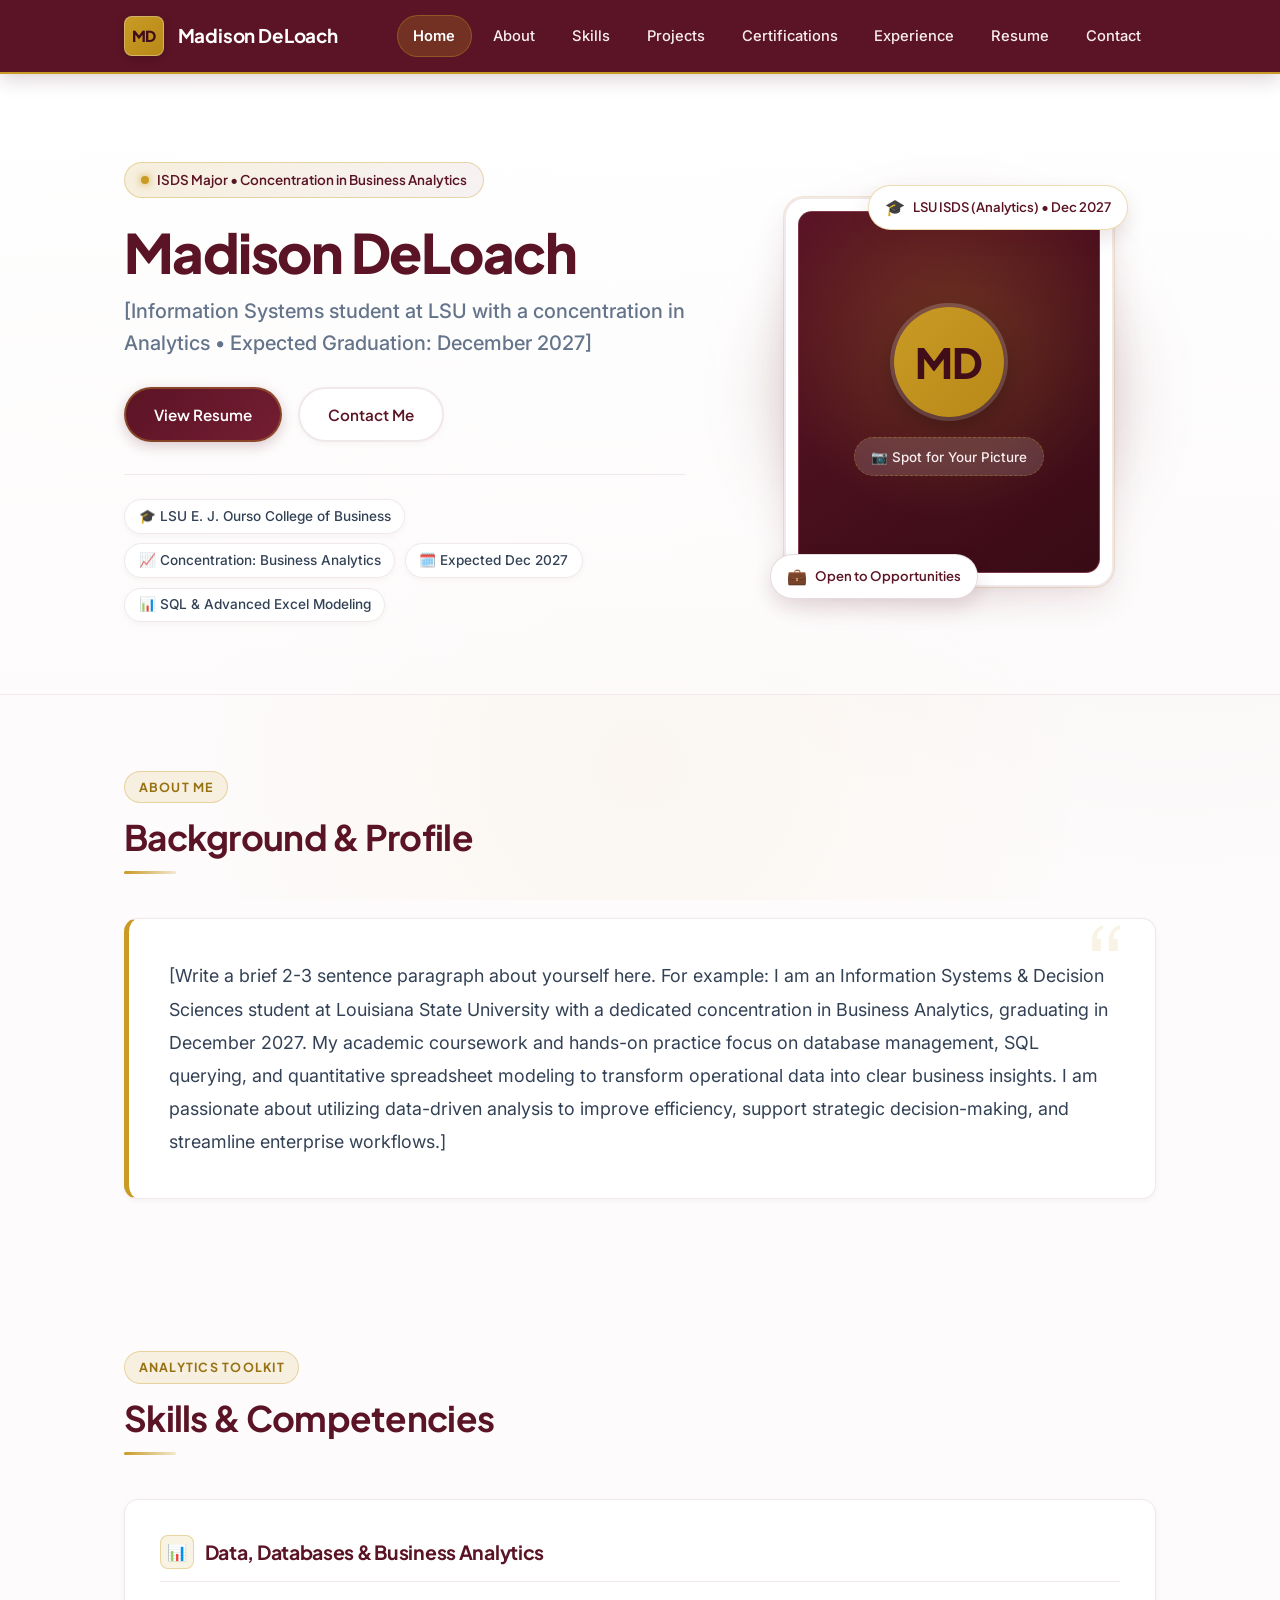
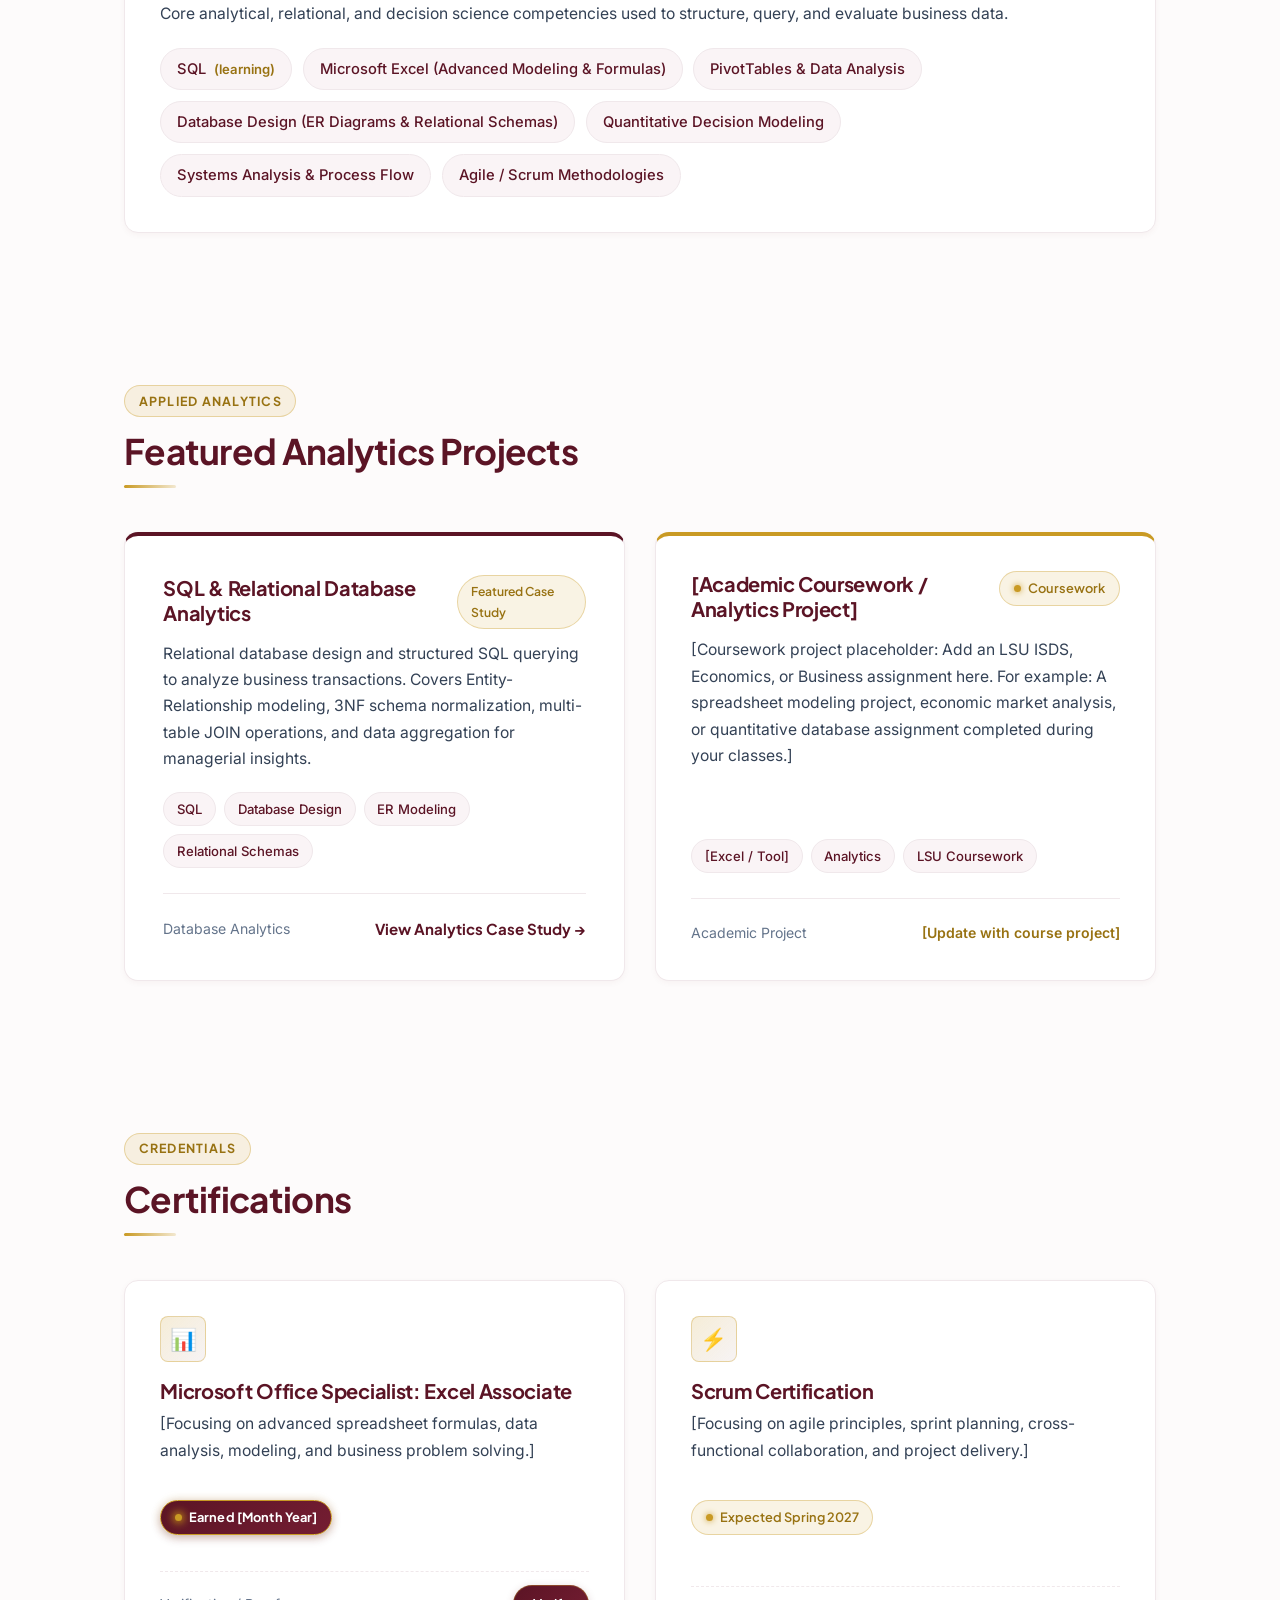
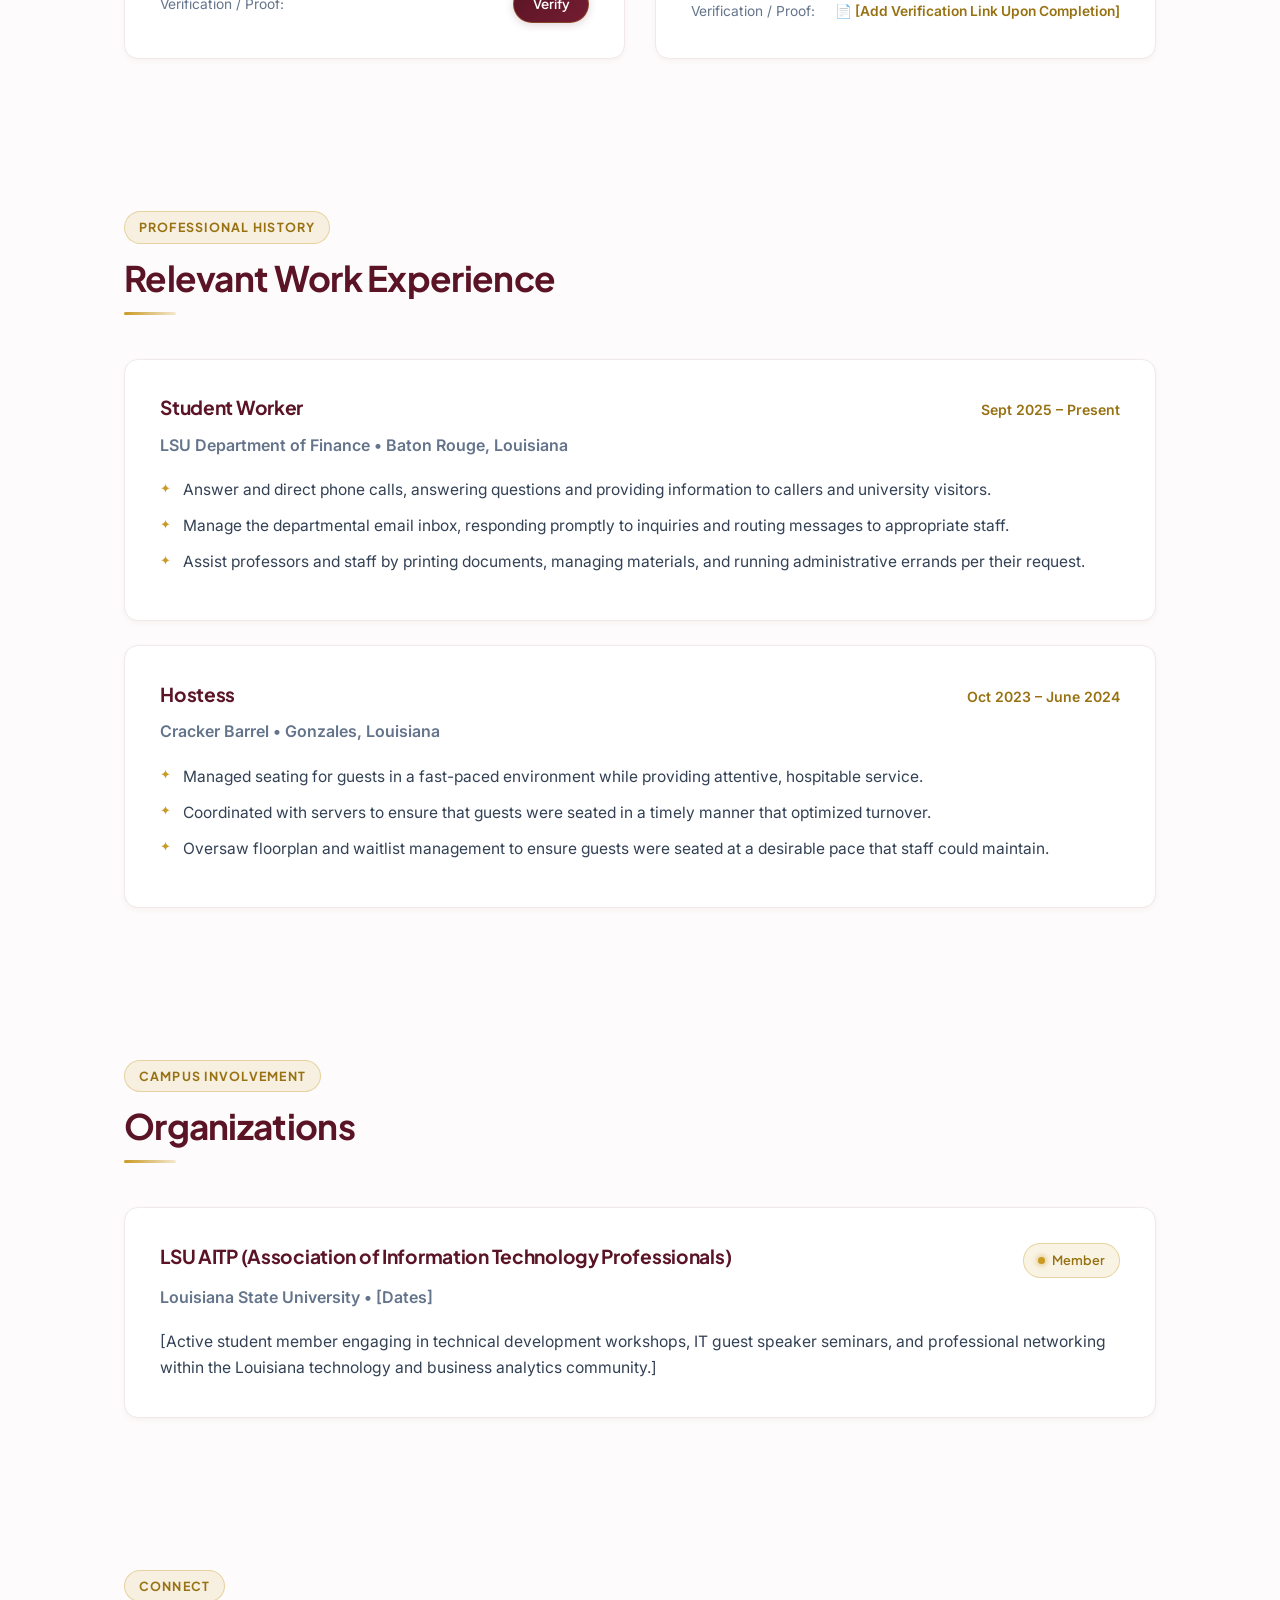
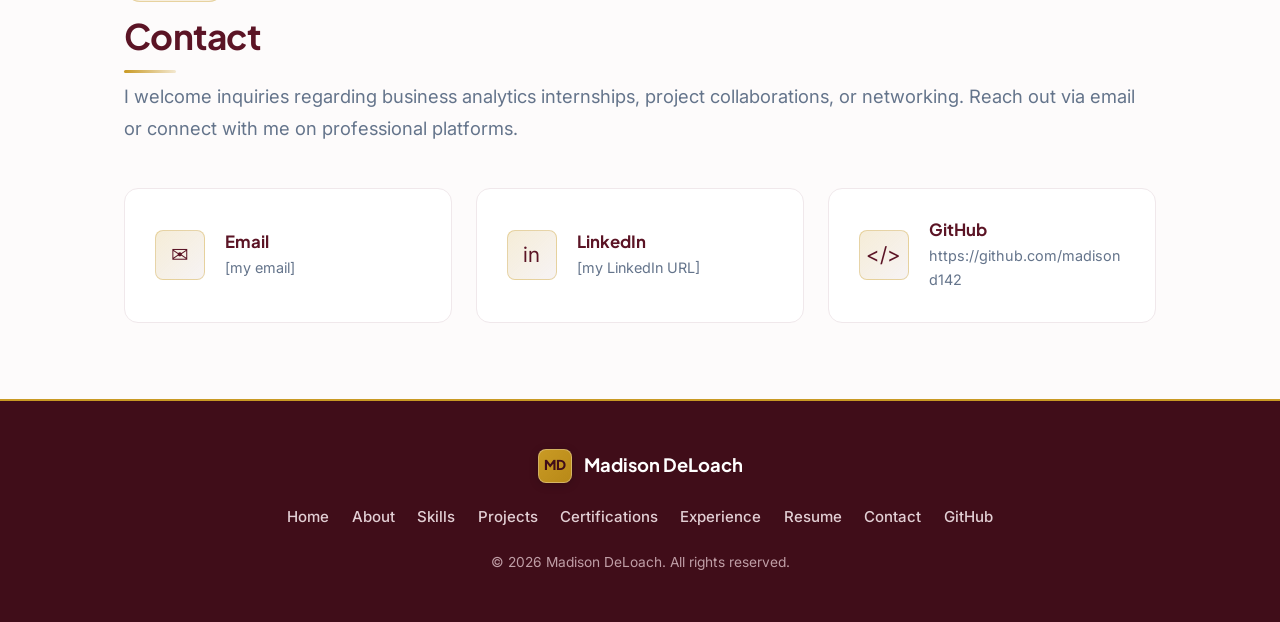
==== commit c87629b7: "Add earned Excel Associate certification" ====
--- a/index.html
+++ b/index.html
@@ -229,11 +229,11 @@
               <div class="cert-icon-badge" aria-hidden="true">📊</div>
               <div class="cert-header">
                 <div>
-                  <h3 class="card-title">Microsoft Excel Certification</h3>
+                  <h3 class="card-title">Microsoft Office Specialist: Excel Associate</h3>
                   <p class="card-description">[Focusing on advanced spreadsheet formulas, data analysis, modeling, and business problem solving.]</p>
                 </div>
-                <span class="status-badge">
-                  <span class="status-badge-dot"></span>In Progress, Fall 2026
+                <span class="status-badge status-badge-earned">
+                  <span class="status-badge-dot"></span>Earned [Month Year]
                 </span>
               </div>
             </div>
@@ -242,8 +242,8 @@
             <!-- EDIT HERE: When you earn your certificate, replace the href below with your real verification link -->
             <div class="cert-proof-spot">
               <span>Verification / Proof:</span>
-              <a href="[Add your Certiport/Microsoft badge link here]" class="cert-proof-link" target="_blank" rel="noopener noreferrer">
-                📄 [Add Verification Link Upon Completion]
+              <a href="[my Credly badge link]" class="btn-verify" target="_blank" rel="noopener noreferrer">
+                Verify
               </a>
             </div>
           </article>
--- a/styles.css
+++ b/styles.css
@@ -718,6 +718,29 @@
   box-shadow: 0 0 6px var(--gold);
 }
 
+/* Standout styling for earned credentials */
+.status-badge.status-badge-earned,
+.status-badge-earned {
+  background: linear-gradient(135deg, var(--primary) 0%, var(--primary-light) 100%);
+  color: #FFFFFF !important;
+  border: 1.5px solid var(--gold);
+  font-weight: 700;
+  box-shadow: 0 3px 10px rgba(91, 20, 37, 0.28), 0 0 10px var(--gold-glow);
+  letter-spacing: 0.01em;
+}
+
+.status-badge.status-badge-earned .status-badge-dot,
+.status-badge-earned .status-badge-dot {
+  background-color: var(--gold);
+  box-shadow: 0 0 8px #FFD700, 0 0 12px var(--gold);
+}
+
+.status-badge.status-badge-earned:hover,
+.status-badge-earned:hover {
+  transform: translateY(-1px);
+  box-shadow: 0 5px 14px rgba(91, 20, 37, 0.35), 0 0 12px var(--gold-glow);
+}
+
 .tag-list {
   display: flex;
   flex-wrap: wrap;
@@ -834,6 +857,34 @@
   text-decoration: underline;
 }
 
+/* Verify Button on Certification Cards */
+.btn-verify {
+  display: inline-flex;
+  align-items: center;
+  justify-content: center;
+  gap: 0.4rem;
+  padding: 0.42rem 1.15rem;
+  border-radius: var(--radius-full);
+  font-family: var(--font-heading);
+  font-size: 0.84rem;
+  font-weight: 600;
+  text-decoration: none;
+  cursor: pointer;
+  background: linear-gradient(135deg, var(--primary) 0%, var(--primary-light) 100%);
+  color: var(--text-inverse) !important;
+  border: 1px solid var(--gold-border);
+  box-shadow: 0 2px 8px rgba(91, 20, 37, 0.18);
+  transition: var(--transition-fast);
+}
+
+.btn-verify:hover {
+  background: linear-gradient(135deg, var(--primary-light) 0%, var(--primary) 100%);
+  border-color: var(--gold);
+  color: var(--text-inverse) !important;
+  transform: translateY(-2px);
+  box-shadow: 0 6px 16px rgba(91, 20, 37, 0.28), 0 0 10px var(--gold-glow);
+}
+
 .gpa-badge {
   display: inline-flex;
   align-items: center;
@@ -1368,6 +1419,15 @@
     margin: 0 !important;
   }
 
+  .btn-verify {
+    background: transparent !important;
+    color: var(--primary) !important;
+    border: 1px solid var(--primary) !important;
+    box-shadow: none !important;
+    padding: 0.15rem 0.55rem !important;
+    font-size: 8.5pt !important;
+  }
+
   .resume-header {
     border-bottom: 2px solid #5B1425 !important;
     padding-bottom: 1rem !important;
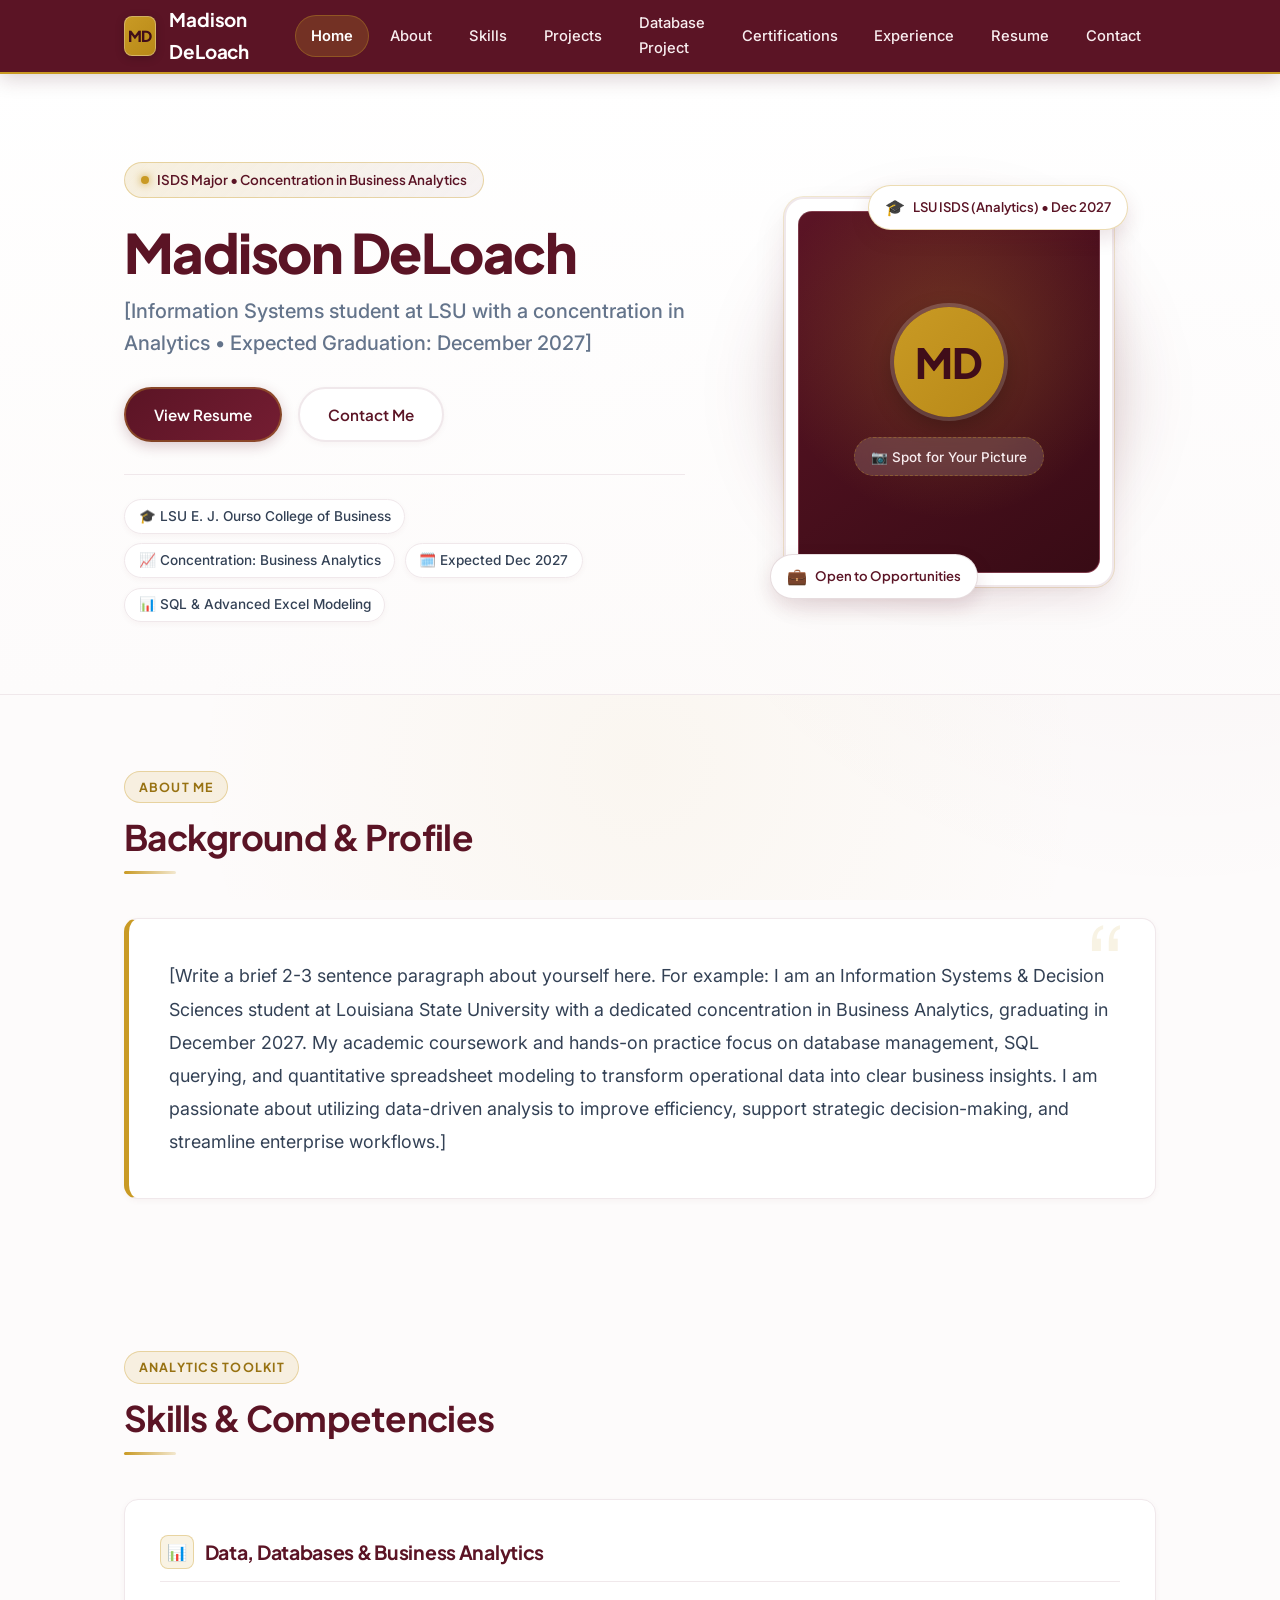
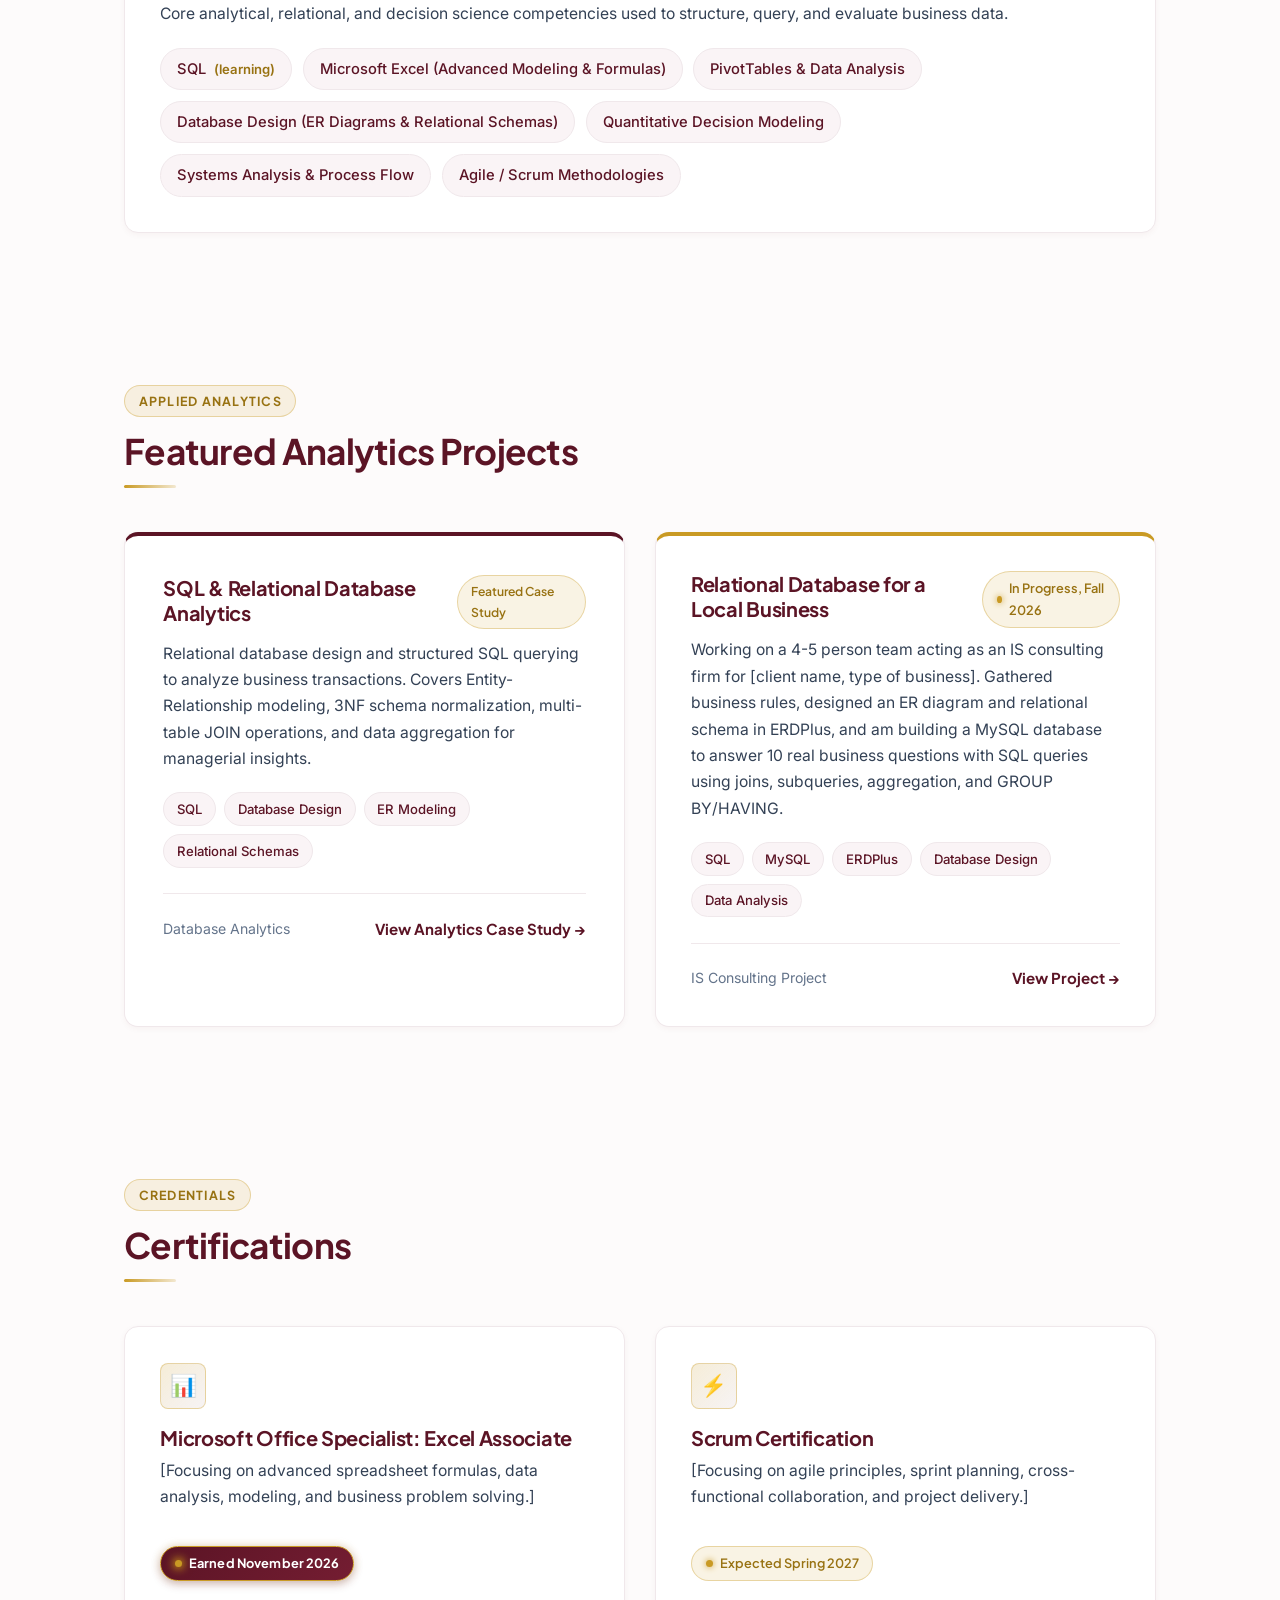
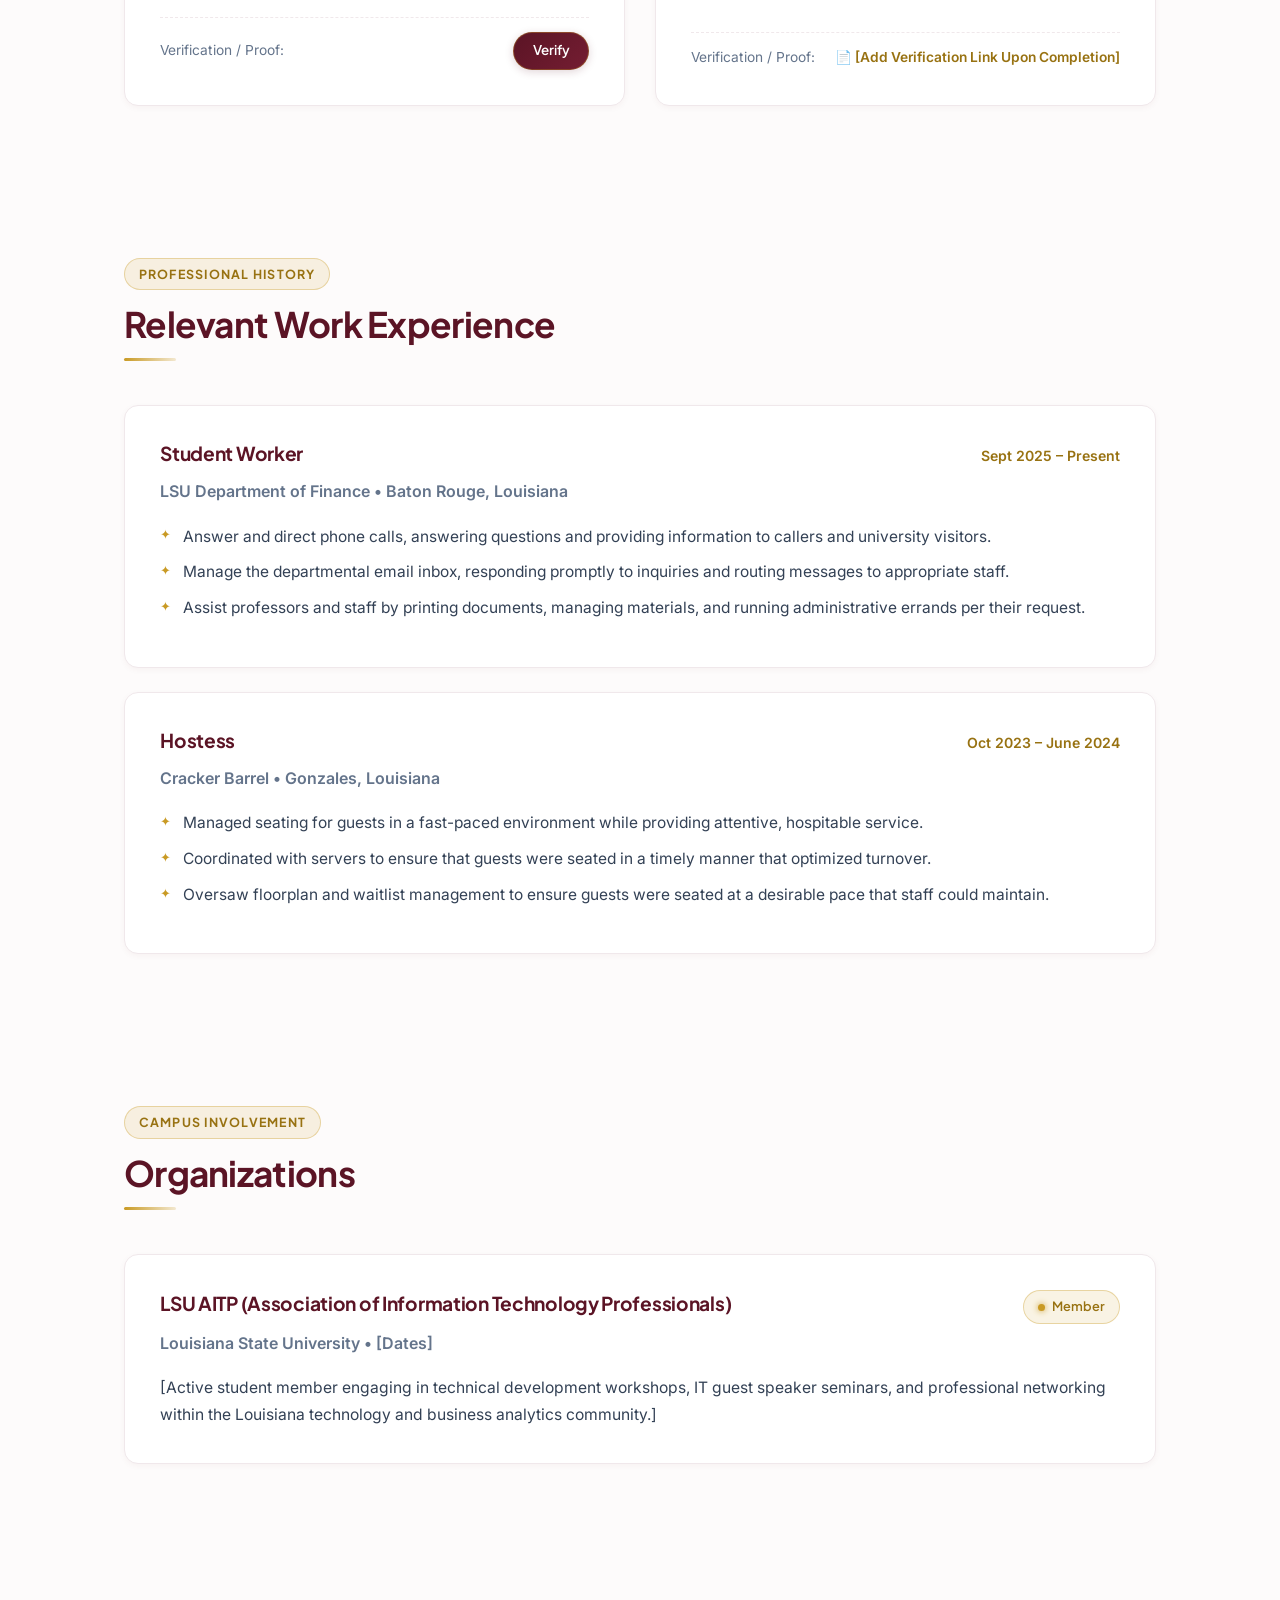
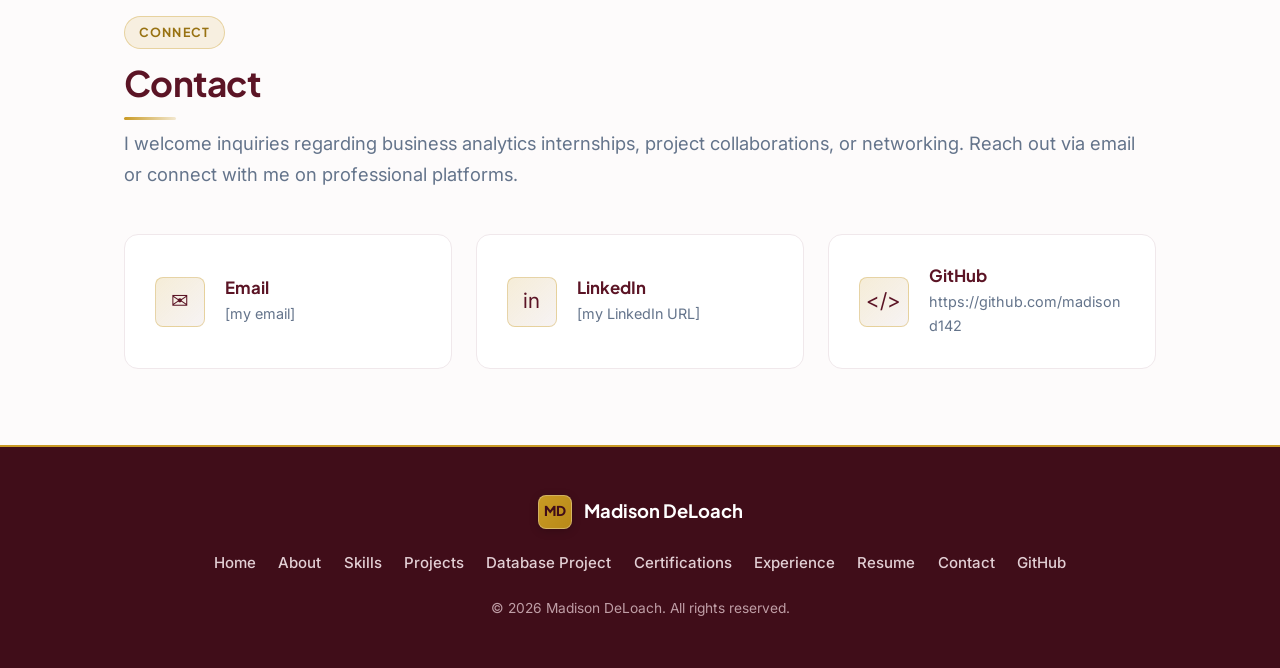
==== commit 1baf0dc2: "Add Excel certification proof and database project" ====
--- a/index.html
+++ b/index.html
@@ -33,6 +33,7 @@
         <li><a href="#about" class="nav-link">About</a></li>
         <li><a href="#skills" class="nav-link">Skills</a></li>
         <li><a href="#projects" class="nav-link">Projects</a></li>
+        <li><a href="database-project.html" class="nav-link">Database Project</a></li>
         <li><a href="#certifications" class="nav-link">Certifications</a></li>
         <li><a href="#experience" class="nav-link">Experience</a></li>
         <li><a href="resume.html" class="nav-link">Resume</a></li>
@@ -189,25 +190,29 @@
             </div>
           </article>
 
-          <!-- Project 2: Academic Coursework Project Placeholder -->
+          <!-- Project 2: Relational Database for a Local Business -->
           <article class="card" style="border-top: 4px solid var(--gold);">
             <div style="display: flex; justify-content: space-between; align-items: flex-start; gap: 0.5rem; margin-bottom: 0.5rem;">
-              <h3 class="card-title">[Academic Coursework / Analytics Project]</h3>
+              <h3 class="card-title">Relational Database for a Local Business</h3>
               <span class="status-badge">
-                <span class="status-badge-dot"></span>Coursework
+                <span class="status-badge-dot"></span>In Progress, Fall 2026
               </span>
             </div>
             <p class="card-description">
-              [Coursework project placeholder: Add an LSU ISDS, Economics, or Business assignment here. For example: A spreadsheet modeling project, economic market analysis, or quantitative database assignment completed during your classes.]
+              Working on a 4-5 person team acting as an IS consulting firm for [client name, type of business]. Gathered business rules, designed an ER diagram and relational schema in ERDPlus, and am building a MySQL database to answer 10 real business questions with SQL queries using joins, subqueries, aggregation, and GROUP BY/HAVING.
             </p>
             <div class="tag-list">
-              <span class="tag">[Excel / Tool]</span>
-              <span class="tag">Analytics</span>
-              <span class="tag">LSU Coursework</span>
+              <span class="tag">SQL</span>
+              <span class="tag">MySQL</span>
+              <span class="tag">ERDPlus</span>
+              <span class="tag">Database Design</span>
+              <span class="tag">Data Analysis</span>
             </div>
             <div class="project-meta-bar">
-              <span style="font-size: 0.88rem; color: var(--text-muted);">Academic Project</span>
-              <span style="font-size: 0.88rem; font-weight: 600; color: var(--gold-dark);">[Update with course project]</span>
+              <span style="font-size: 0.88rem; color: var(--text-muted);">IS Consulting Project</span>
+              <a href="database-project.html" class="project-link-btn" id="link-database-project">
+                View Project &rarr;
+              </a>
             </div>
           </article>
         </div>
@@ -233,7 +238,7 @@
                   <p class="card-description">[Focusing on advanced spreadsheet formulas, data analysis, modeling, and business problem solving.]</p>
                 </div>
                 <span class="status-badge status-badge-earned">
-                  <span class="status-badge-dot"></span>Earned [Month Year]
+                  <span class="status-badge-dot"></span>Earned November 2026
                 </span>
               </div>
             </div>
@@ -395,6 +400,7 @@
         <a href="#about" class="footer-link">About</a>
         <a href="#skills" class="footer-link">Skills</a>
         <a href="#projects" class="footer-link">Projects</a>
+        <a href="database-project.html" class="footer-link">Database Project</a>
         <a href="#certifications" class="footer-link">Certifications</a>
         <a href="#experience" class="footer-link">Experience</a>
         <a href="resume.html" class="footer-link">Resume</a>
--- a/styles.css
+++ b/styles.css
@@ -1335,6 +1335,47 @@
   line-height: 1.65;
 }
 
+/* Project Artifacts Placeholder Area */
+.project-placeholder-area {
+  display: flex;
+  flex-direction: column;
+  align-items: center;
+  justify-content: center;
+  padding: 3.5rem 2rem;
+  text-align: center;
+  border: 2px dashed var(--gold-border);
+  border-radius: var(--radius-md);
+  background-color: var(--bg-card);
+  box-shadow: var(--shadow-sm);
+  transition: var(--transition-fast);
+}
+
+.project-placeholder-area:hover {
+  border-color: var(--gold);
+  background-color: #FFFFFF;
+}
+
+.project-placeholder-icon {
+  font-size: 2.4rem;
+  margin-bottom: 0.75rem;
+}
+
+.project-placeholder-label {
+  font-family: var(--font-heading);
+  font-size: 1.25rem;
+  font-weight: 700;
+  color: var(--primary);
+  margin-bottom: 0.5rem;
+}
+
+.project-placeholder-hint {
+  font-size: 0.95rem;
+  color: var(--text-muted);
+  max-width: 640px;
+  line-height: 1.6;
+  margin-bottom: 0;
+}
+
 /* --------------------------------------------------------------------------
    Site Footer
    -------------------------------------------------------------------------- */
